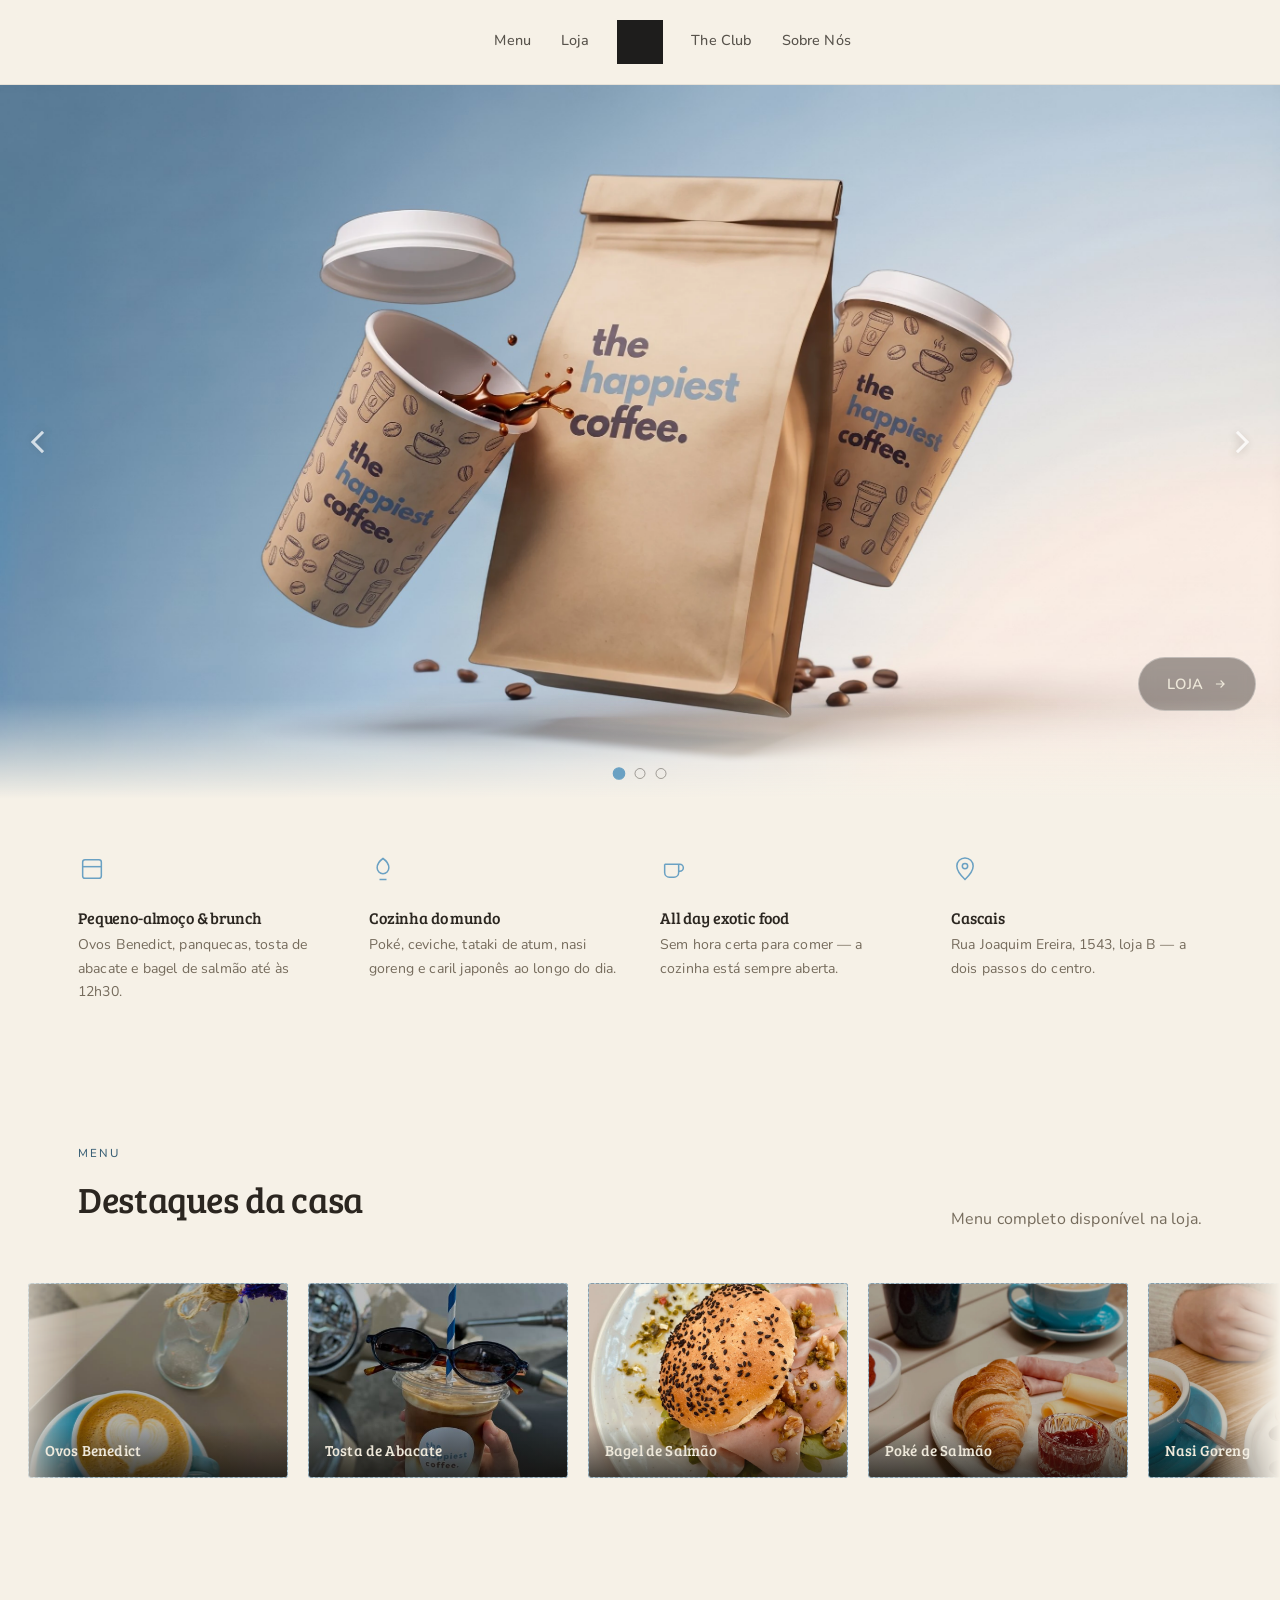
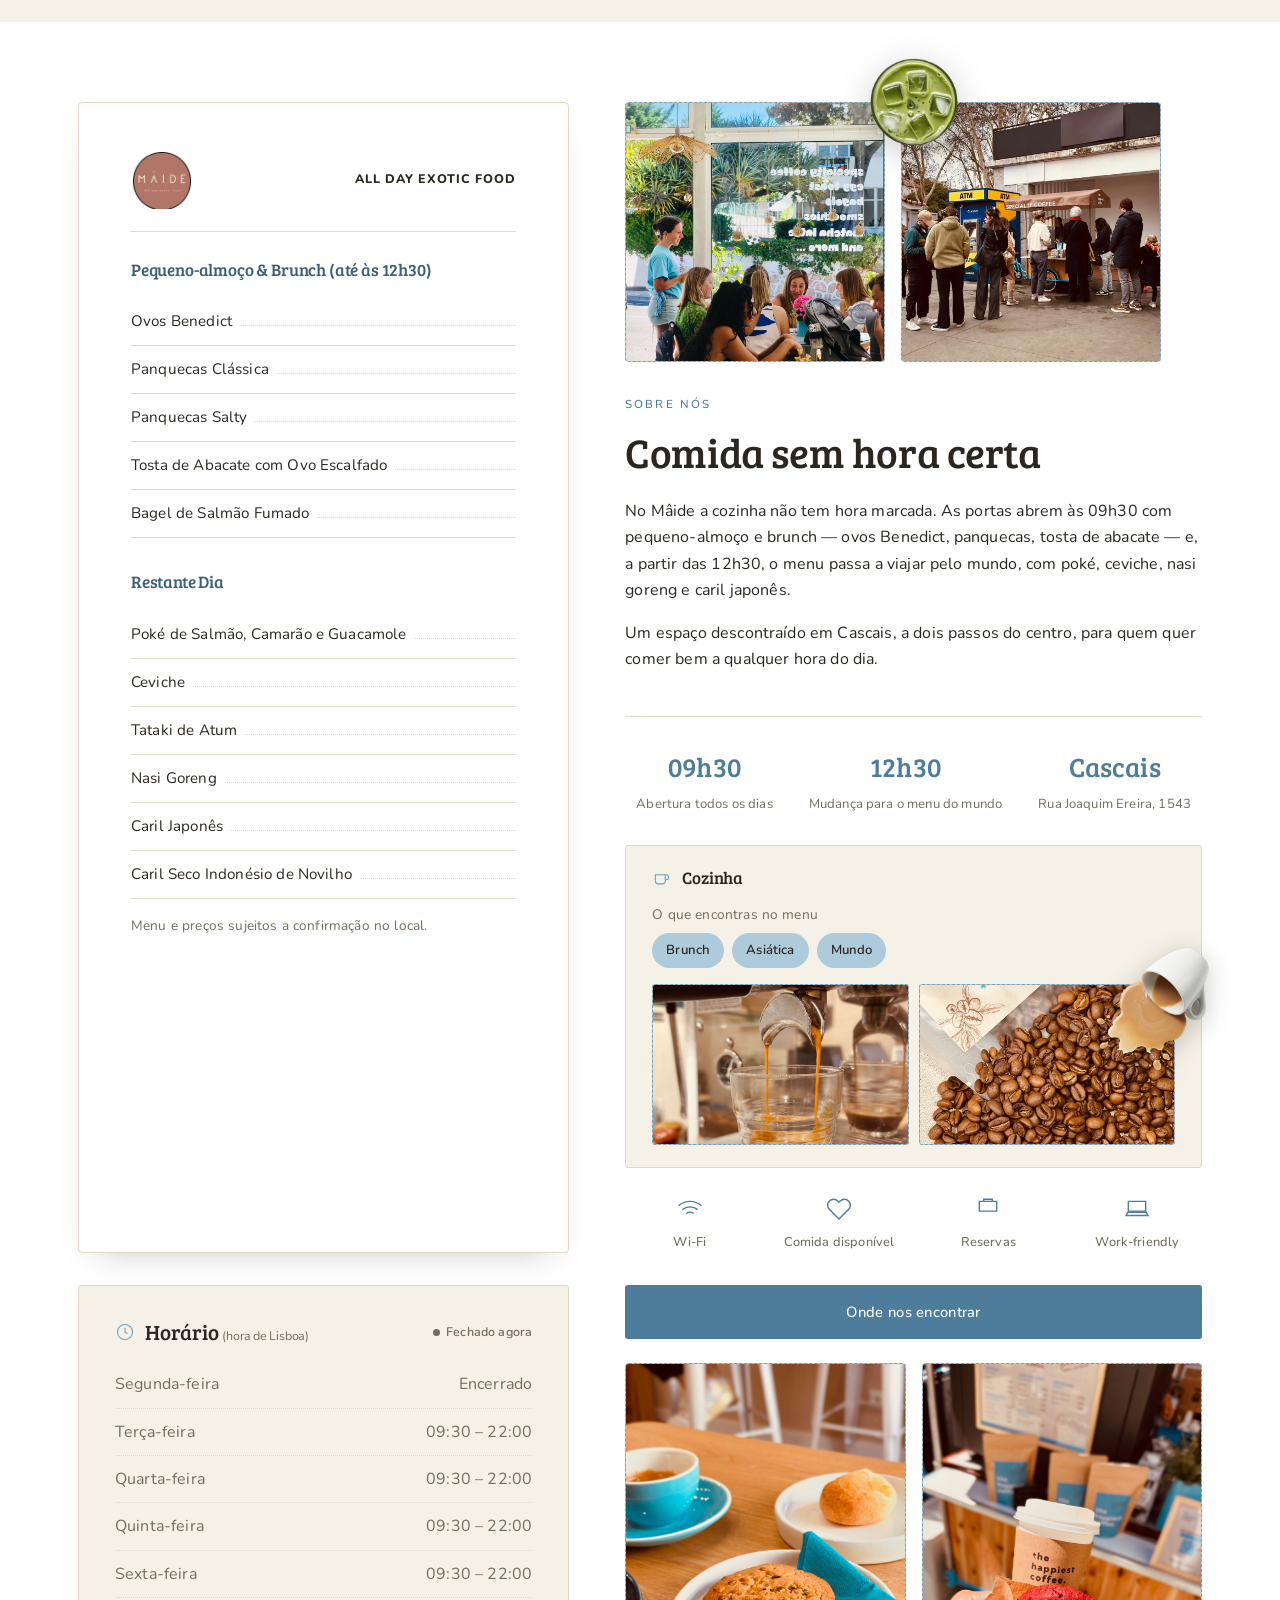
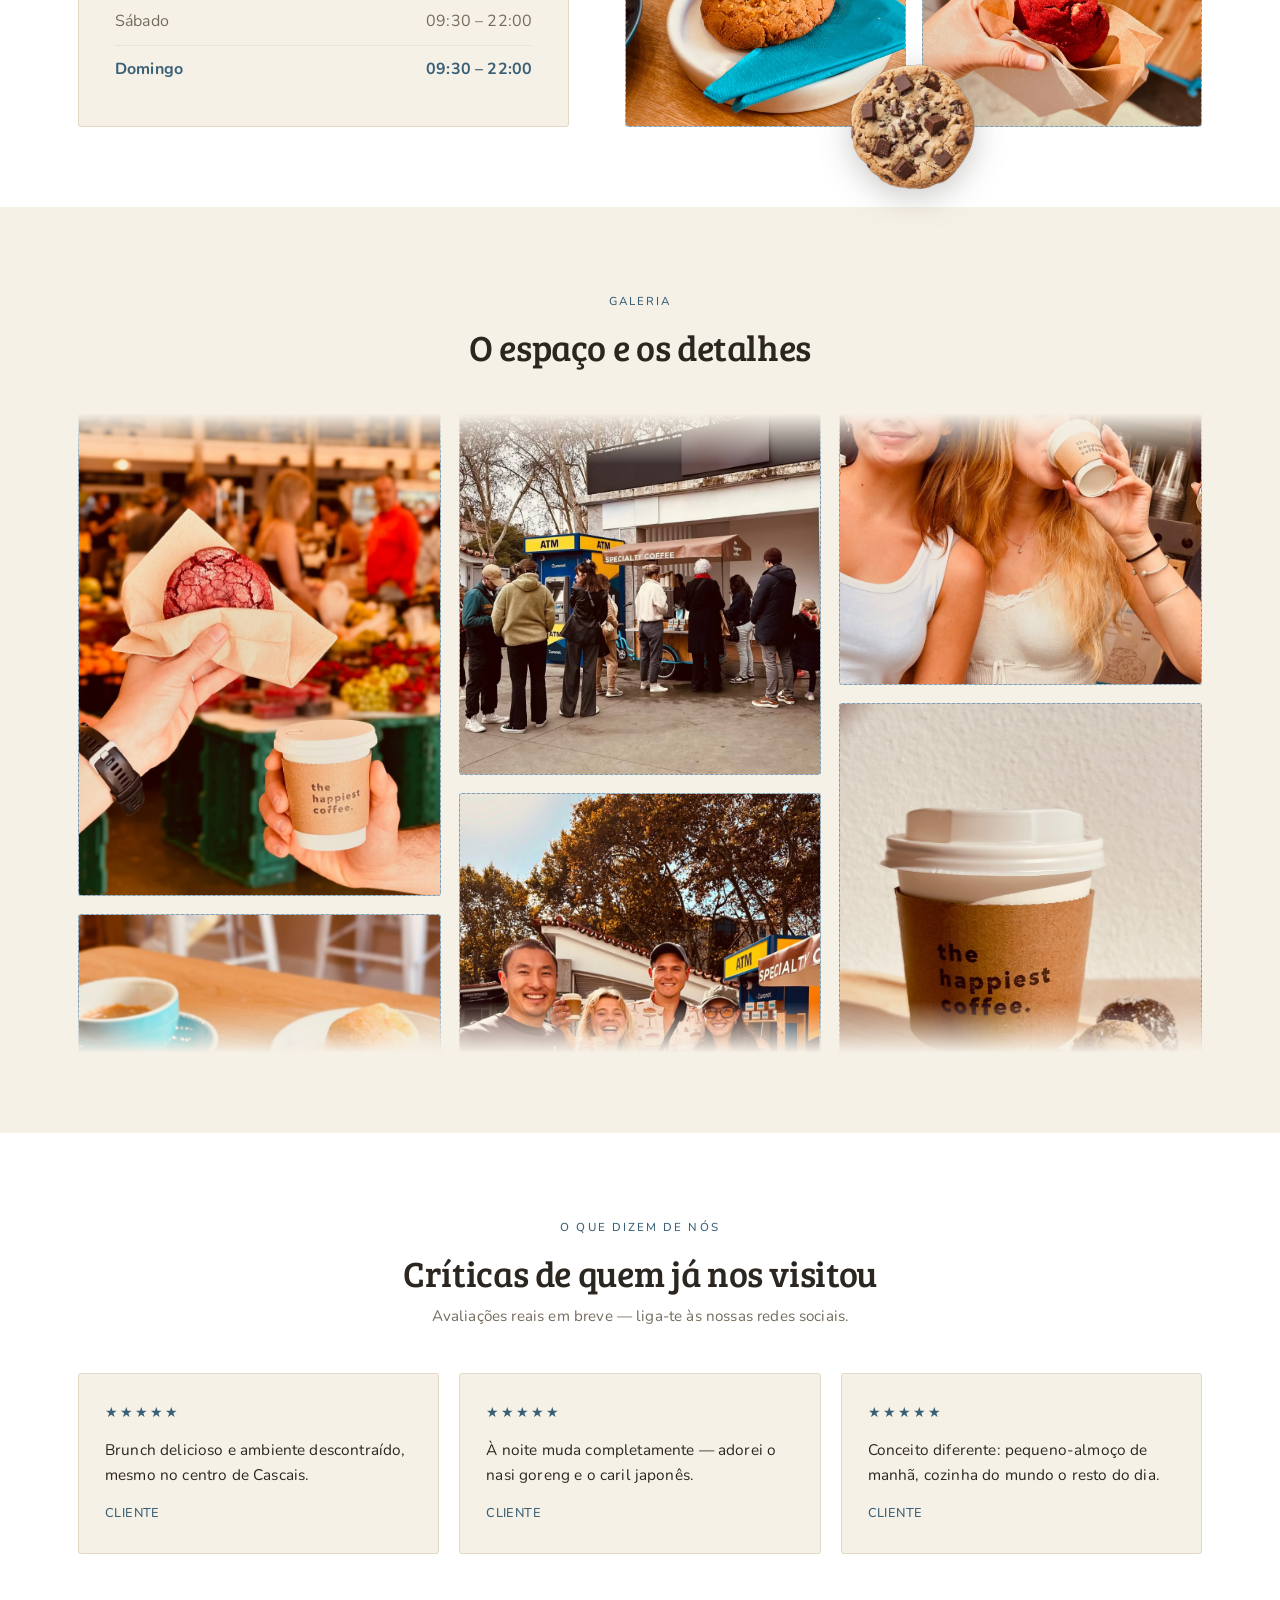
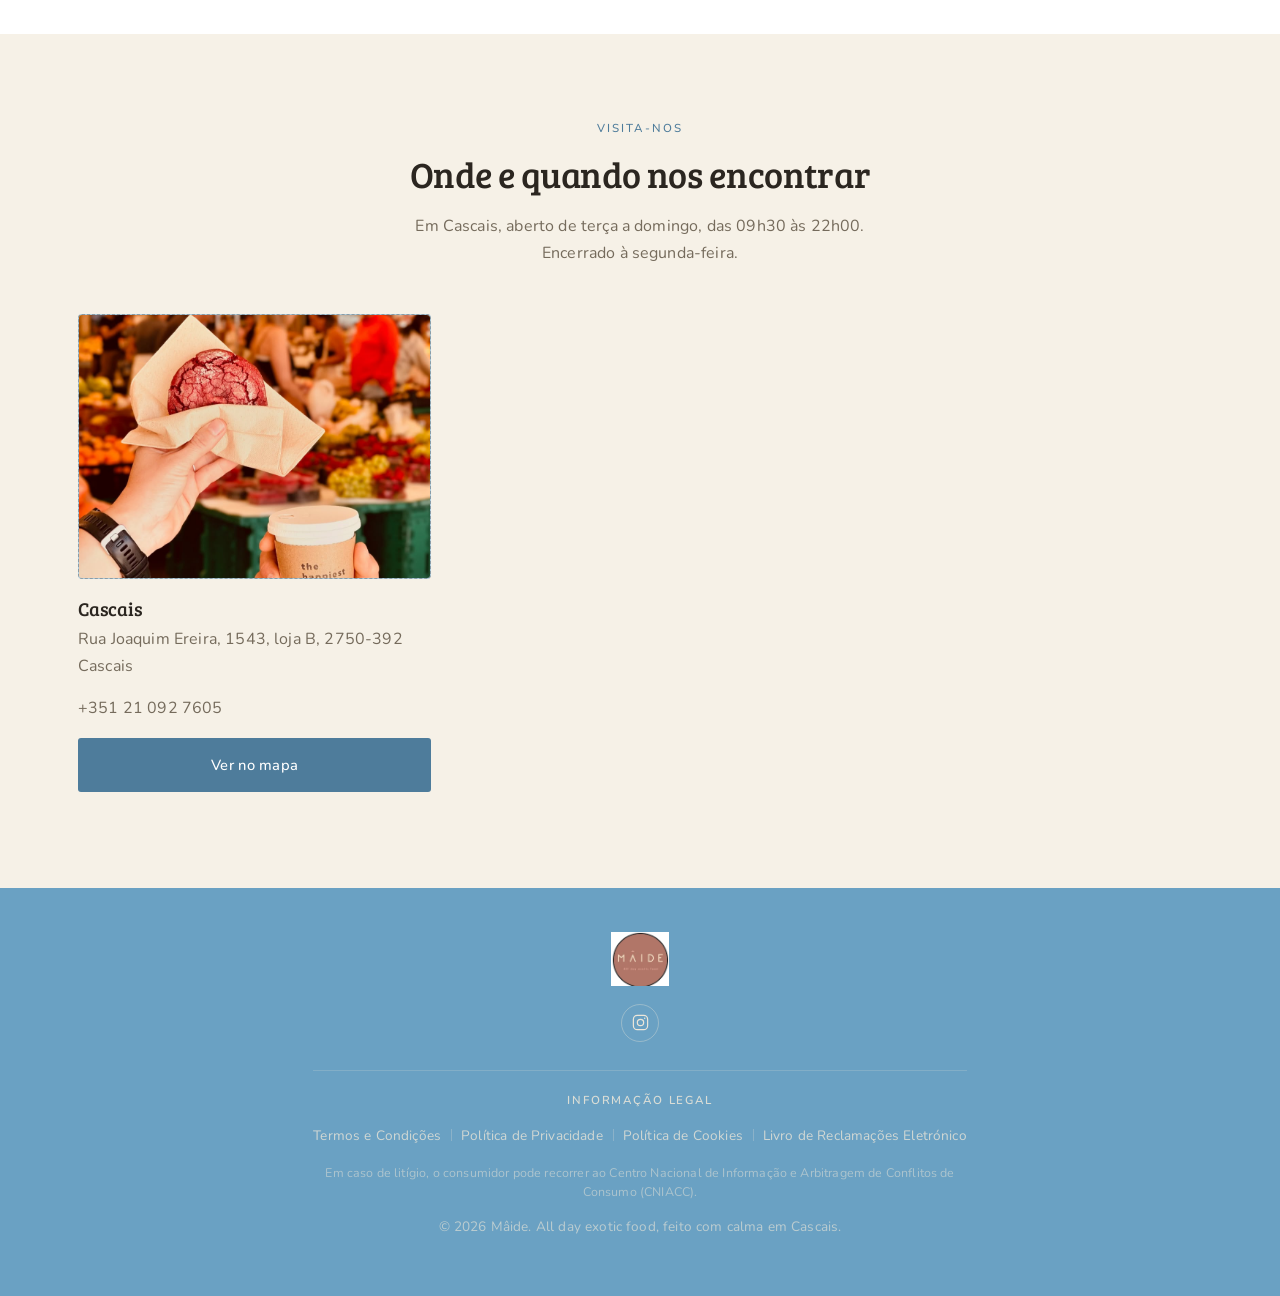
==== index.html @ fdc767b8 "Criar site do Mâide Cascais a partir do template Happiest Coffee Marca, logo e favicons substituídos" ====
<!DOCTYPE html>
<html lang="pt-PT">
<head>
<meta charset="UTF-8">
<meta name="viewport" content="width=device-width, initial-scale=1.0">
<meta name="robots" content="noindex, nofollow">
<title>Mâide | All Day Exotic Food em Cascais</title>
<meta name="description" content="Mâide — All Day Exotic Food em Cascais. Brunch e pequeno-almoço de manhã, cozinha de inspiração asiática à tarde e à noite, num ambiente descontraído.">
<link rel="icon" href="assets/favicon/favicon.ico" sizes="any">
<link rel="icon" type="image/png" sizes="16x16" href="assets/favicon/favicon-16x16.png">
<link rel="icon" type="image/png" sizes="32x32" href="assets/favicon/favicon-32x32.png">
<link rel="icon" type="image/png" sizes="192x192" href="assets/favicon/icon-192.png">
<link rel="apple-touch-icon" sizes="180x180" href="assets/favicon/apple-touch-icon.png">
<link rel="preconnect" href="https://fonts.googleapis.com">
<link rel="preconnect" href="https://fonts.gstatic.com" crossorigin>
<link href="https://fonts.googleapis.com/css2?family=Bree+Serif&family=Nunito:wght@300;400;500;600;700;800&display=swap" rel="stylesheet">
<link rel="stylesheet" href="styles.css">
</head>
<body>

<header class="site-header">
  <div class="container header-inner">
    <button class="nav-toggle" id="navToggle" aria-label="Abrir menu" aria-expanded="false">
      <span></span><span></span><span></span>
    </button>
    <nav class="nav nav-left">
      <a href="#menu">Menu</a>
      <a href="loja.html">Loja</a>
    </nav>
    <a href="#top" class="logo">
      <img src="assets/images/logo/logo-white.png" alt="Mâide" class="logo-img">
    </a>
    <nav class="nav nav-right">
      <a href="theclub.html">The Club</a>
      <a href="sobrenos.html">Sobre Nós</a>
    </nav>
    <div class="header-spacer" aria-hidden="true"></div>
  </div>
  <nav class="nav-mobile" id="navMobile">
    <a href="#menu">Menu</a>
    <a href="loja.html">Loja</a>
    <a href="theclub.html">The Club</a>
    <a href="sobrenos.html">Sobre Nós</a>
  </nav>
</header>

<main id="top">

  <!-- HERO CARROSSEL -->
  <section class="hero-carousel" id="heroCarousel" aria-roledescription="carrossel" aria-label="Produtos Mâide">
    <div class="hero-slides">

      <!-- Slide 1: SACO + CAFÉ -->
      <article class="hero-slide is-active" role="group" aria-roledescription="slide" aria-label="1 de 3">
        <div class="hero-slide-media">
          <img class="hero-slide-img" src="assets/images/hero/hero-bag-cafe.jpg" alt="Saco de café Mâide com dois copos de café de especialidade">
          <img class="hero-object" aria-hidden="true" style="left:12.5%;top:4.492%;width:72.965%;height:88.997%;" src="assets/images/hero/cutouts/hero-bag-cafe-group.webp" alt="">
        </div>
        <a class="hero-cta hero-cta--corner" href="loja.html">
          Loja
          <svg viewBox="0 0 24 24" fill="none" stroke="currentColor" stroke-width="2"><path d="M5 12h14M13 6l6 6-6 6"/></svg>
        </a>
      </article>

      <!-- Slide 2: MATCHA -->
      <article class="hero-slide" role="group" aria-roledescription="slide" aria-label="2 de 3">
        <div class="hero-slide-media">
          <img class="hero-slide-img" src="assets/images/hero/hero-matcha.jpg" alt="Dois copos de matcha Mâide com pó de matcha">
          <img class="hero-object" aria-hidden="true" style="left:26.49%;top:1.497%;width:56.977%;height:84.961%;" src="assets/images/hero/cutouts/hero-matcha-group.webp" alt="">
        </div>
        <a class="hero-cta hero-cta--corner" href="theclub.html">
          The Club
          <svg viewBox="0 0 24 24" fill="none" stroke="currentColor" stroke-width="2"><path d="M5 12h14M13 6l6 6-6 6"/></svg>
        </a>
      </article>

      <!-- Slide 3: RUNNING CLUB -->
      <article class="hero-slide" role="group" aria-roledescription="slide" aria-label="3 de 3">
        <div class="hero-slide-media">
          <img class="hero-slide-img" src="assets/images/hero/hero-running-club.jpg" alt="T-shirt do Running Club e caneca Mâide">
          <img class="hero-object" aria-hidden="true" style="left:59.484%;top:59.44%;width:21.003%;height:34.049%;" src="assets/images/hero/cutouts/hero-running-club-mug.webp" alt="">
        </div>
        <a class="hero-cta hero-cta--corner" href="sobrenos.html">
          Sobre Nós
          <svg viewBox="0 0 24 24" fill="none" stroke="currentColor" stroke-width="2"><path d="M5 12h14M13 6l6 6-6 6"/></svg>
        </a>
      </article>

    </div>

    <button class="hero-arrow hero-arrow--prev" id="heroPrev" type="button" aria-label="Slide anterior">
      <span class="hero-arrow-tri hero-arrow-tri--prev" aria-hidden="true"></span>
    </button>
    <button class="hero-arrow hero-arrow--next" id="heroNext" type="button" aria-label="Slide seguinte">
      <span class="hero-arrow-tri hero-arrow-tri--next" aria-hidden="true"></span>
    </button>

    <div class="hero-dots" id="heroDots" role="tablist" aria-label="Escolher slide">
      <button class="hero-dot is-active" type="button" role="tab" aria-label="Ir para o slide 1" aria-selected="true"></button>
      <button class="hero-dot" type="button" role="tab" aria-label="Ir para o slide 2" aria-selected="false"></button>
      <button class="hero-dot" type="button" role="tab" aria-label="Ir para o slide 3" aria-selected="false"></button>
    </div>

    <div class="hero-carousel-fade" aria-hidden="true"></div>
  </section>

  <!-- SERVICES -->
  <section class="services">
    <div class="container services-grid">
      <div class="service">
        <svg class="service-icon" viewBox="0 0 24 24" fill="none" stroke="currentColor" stroke-width="1.3"><rect x="4" y="4" width="16" height="16" rx="2"/><path d="M4 10h16"/></svg>
        <h3>Pequeno-almoço &amp; brunch</h3>
        <p>Ovos Benedict, panquecas, tosta de abacate e bagel de salmão até às 12h30.</p>
      </div>
      <div class="service">
        <svg class="service-icon" viewBox="0 0 24 24" fill="none" stroke="currentColor" stroke-width="1.3"><path d="M12 3c3 2 5 5 5 8a5 5 0 0 1-10 0c0-3 2-6 5-8Z"/><path d="M9 21h6"/></svg>
        <h3>Cozinha do mundo</h3>
        <p>Poké, ceviche, tataki de atum, nasi goreng e caril japonês ao longo do dia.</p>
      </div>
      <div class="service">
        <svg class="service-icon" viewBox="0 0 24 24" fill="none" stroke="currentColor" stroke-width="1.3"><path d="M4 8h13a3 3 0 0 1 0 6h-1"/><path d="M4 8v7a4 4 0 0 0 4 4h4a4 4 0 0 0 4-4V8"/></svg>
        <h3>All day exotic food</h3>
        <p>Sem hora certa para comer — a cozinha está sempre aberta.</p>
      </div>
      <div class="service">
        <svg class="service-icon" viewBox="0 0 24 24" fill="none" stroke="currentColor" stroke-width="1.3"><path d="M12 21s7-6.5 7-11.5A7 7 0 0 0 5 9.5C5 14.5 12 21 12 21Z"/><circle cx="12" cy="9.5" r="2.3"/></svg>
        <h3>Cascais</h3>
        <p>Rua Joaquim Ereira, 1543, loja B — a dois passos do centro.</p>
      </div>
    </div>
  </section>

  <!-- MENU HIGHLIGHTS -->
  <section id="menu" class="menu-highlights">
    <div class="container">
      <div class="section-heading section-heading--split">
        <div>
          <span class="eyebrow">Menu</span>
          <h2>Destaques da casa</h2>
        </div>
        <p class="muted section-heading-note">Menu completo disponível na loja.</p>
      </div>
    </div>

    <div class="carousel">
      <div class="carousel-track" id="carouselTrack">
        <figure class="photo-slot photo-slot--carousel" data-label="assets/images/happiestcoffee2.png"><img class="photo" src="assets/images/happiestcoffee2.png" alt="Ovos Benedict"><figcaption>Ovos Benedict</figcaption></figure>
        <figure class="photo-slot photo-slot--carousel" data-label="assets/images/happiestcoffee3.png"><img class="photo" src="assets/images/happiestcoffee3.png" alt="Tosta de abacate"><figcaption>Tosta de Abacate</figcaption></figure>
        <figure class="photo-slot photo-slot--carousel" data-label="assets/images/happiestcoffee4.png"><img class="photo" src="assets/images/happiestcoffee4.png" alt="Bagel de salmão fumado"><figcaption>Bagel de Salmão</figcaption></figure>
        <figure class="photo-slot photo-slot--carousel" data-label="assets/images/happiestcoffee5.png"><img class="photo" src="assets/images/happiestcoffee5.png" alt="Poké de salmão e camarão"><figcaption>Poké de Salmão</figcaption></figure>
        <figure class="photo-slot photo-slot--carousel" data-label="assets/images/happiestcoffee6.png"><img class="photo" src="assets/images/happiestcoffee6.png" alt="Nasi goreng"><figcaption>Nasi Goreng</figcaption></figure>
        <figure class="photo-slot photo-slot--carousel" data-label="assets/images/happiestcoffee7.png"><img class="photo" src="assets/images/happiestcoffee7.png" alt="Caril japonês"><figcaption>Caril Japonês</figcaption></figure>
        <figure class="photo-slot photo-slot--carousel" data-label="assets/images/happiestcoffee8.png"><img class="photo" src="assets/images/happiestcoffee8.png" alt="Tataki de atum"><figcaption>Tataki de Atum</figcaption></figure>
      </div>
    </div>
  </section>

  <!-- SOBRE / MENU / HORÁRIO -->
  <section id="sobre" class="showcase">
    <div class="container showcase-grid">

      <div class="menu-card">
        <div class="menu-card-header">
          <img src="assets/images/logo/logo-color.png" alt="Mâide" class="menu-card-logo">
          <span class="menu-card-eyebrow">All Day Exotic Food</span>
        </div>
        <div class="menu-list">
          <h3>Pequeno-almoço &amp; Brunch (até às 12h30)</h3>
          <ul>
            <li><span>Ovos Benedict</span><span class="dots"></span></li>
            <li><span>Panquecas Clássica</span><span class="dots"></span></li>
            <li><span>Panquecas Salty</span><span class="dots"></span></li>
            <li><span>Tosta de Abacate com Ovo Escalfado</span><span class="dots"></span></li>
            <li><span>Bagel de Salmão Fumado</span><span class="dots"></span></li>
          </ul>
          <h3>Restante Dia</h3>
          <ul>
            <li><span>Poké de Salmão, Camarão e Guacamole</span><span class="dots"></span></li>
            <li><span>Ceviche</span><span class="dots"></span></li>
            <li><span>Tataki de Atum</span><span class="dots"></span></li>
            <li><span>Nasi Goreng</span><span class="dots"></span></li>
            <li><span>Caril Japonês</span><span class="dots"></span></li>
            <li><span>Caril Seco Indonésio de Novilho</span><span class="dots"></span></li>
          </ul>
          <p class="muted" style="margin-top:1rem;font-size:.85rem;">Menu e preços sujeitos a confirmação no local.</p>
        </div>
      </div>

      <div class="showcase-top">
        <div class="showcase-photos">
          <div class="photo-slot photo-slot--about" data-label="assets/images/sala.png">
            <img class="photo" src="assets/images/sala.png" alt="Interior Mâide">
          </div>
          <div class="photo-slot photo-slot--about" data-label="assets/images/galeria4.png">
            <img class="photo" src="assets/images/galeria4.png" alt="Fila de clientes na tenda Mâide">
          </div>
          <img class="showcase-accent showcase-accent--top" src="assets/images/accents/matcha-accent.webp" alt="" aria-hidden="true">
        </div>

        <div class="about-text">
          <span class="eyebrow eyebrow-blue">Sobre nós</span>
          <h2>Comida sem hora certa</h2>
          <p>
            No Mâide a cozinha não tem hora marcada. As portas abrem às 09h30 com
            pequeno-almoço e brunch — ovos Benedict, panquecas, tosta de abacate — e,
            a partir das 12h30, o menu passa a viajar pelo mundo, com poké, ceviche,
            nasi goreng e caril japonês.
          </p>
          <p>
            Um espaço descontraído em Cascais, a dois passos do centro, para quem quer
            comer bem a qualquer hora do dia.
          </p>
        </div>

        <div class="about-stats about-stats--center">
          <div class="stat">
            <strong>09h30</strong>
            <span>Abertura todos os dias</span>
          </div>
          <div class="stat">
            <strong>12h30</strong>
            <span>Mudança para o menu do mundo</span>
          </div>
          <div class="stat">
            <strong>Cascais</strong>
            <span>Rua Joaquim Ereira, 1543</span>
          </div>
        </div>

        <div class="info-card info-card--cafe">
          <div class="info-card-head">
            <svg viewBox="0 0 24 24" fill="none" stroke="currentColor" stroke-width="1.3"><path d="M4 8h13a3 3 0 0 1 0 6h-1"/><path d="M4 8v7a4 4 0 0 0 4 4h4a4 4 0 0 0 4-4V8"/></svg>
            <h3>Cozinha</h3>
          </div>
          <p class="info-card-subtitle">O que encontras no menu</p>
          <ul class="pill-list">
            <li>Brunch</li>
            <li>Asiática</li>
            <li>Mundo</li>
          </ul>
          <div class="info-card-photos">
            <div class="photo-slot photo-slot--info" data-label="assets/images/preparacao1.png"><img class="photo" src="assets/images/preparacao1.png" alt="Café"></div>
            <div class="photo-slot photo-slot--info" data-label="assets/images/preparacao2.png"><img class="photo" src="assets/images/preparacao2.png" alt="Café"></div>
            <img class="cafe-accent" src="assets/images/accents/coffee-spill-accent.webp" alt="" aria-hidden="true">
          </div>
        </div>

        <div class="feature-icons">
          <div class="feature-icon">
            <svg viewBox="0 0 24 24" fill="none" stroke="currentColor" stroke-width="1.3"><path d="M1.42 9a16 16 0 0 1 21.16 0"/><path d="M5 12.55a11 11 0 0 1 14.08 0"/><path d="M8.53 16.11a6 6 0 0 1 6.95 0"/><line x1="12" y1="20" x2="12.01" y2="20"/></svg>
            <span>Wi-Fi</span>
          </div>
          <div class="feature-icon">
            <svg viewBox="0 0 24 24" fill="none" stroke="currentColor" stroke-width="1.3"><path d="M20.84 4.61a5.5 5.5 0 0 0-7.78 0L12 5.67l-1.06-1.06a5.5 5.5 0 0 0-7.78 7.78l1.06 1.06L12 21.23l7.78-7.78 1.06-1.06a5.5 5.5 0 0 0 0-7.78z"/></svg>
            <span>Comida disponível</span>
          </div>
          <div class="feature-icon">
            <svg viewBox="0 0 24 24" fill="none" stroke="currentColor" stroke-width="1.3"><path d="M4 5h16v9H4z"/><path d="M8 5V3h8v2"/></svg>
            <span>Reservas</span>
          </div>
          <div class="feature-icon">
            <svg viewBox="0 0 24 24" fill="none" stroke="currentColor" stroke-width="1.3"><path d="M4 5h16v9H4z"/><path d="M2 18h20l-1.5-3H3.5z"/></svg>
            <span>Work-friendly</span>
          </div>
        </div>
      </div>

      <div class="info-card info-card--hours">
        <div class="info-card-head">
          <svg viewBox="0 0 24 24" fill="none" stroke="currentColor" stroke-width="1.3"><circle cx="12" cy="12" r="9"/><path d="M12 7v5l3 2"/></svg>
          <h3>Horário <span class="info-card-note">(hora de Lisboa)</span></h3>
          <span class="open-status" id="openStatus"><span class="open-dot"></span><span id="openStatusText">A verificar…</span></span>
        </div>
        <ul class="hours-list" id="hoursList">
          <li data-day="1"><span>Segunda-feira</span><span>Encerrado</span></li>
          <li data-day="2"><span>Terça-feira</span><span>09:30 – 22:00</span></li>
          <li data-day="3"><span>Quarta-feira</span><span>09:30 – 22:00</span></li>
          <li data-day="4"><span>Quinta-feira</span><span>09:30 – 22:00</span></li>
          <li data-day="5"><span>Sexta-feira</span><span>09:30 – 22:00</span></li>
          <li data-day="6"><span>Sábado</span><span>09:30 – 22:00</span></li>
          <li data-day="0"><span>Domingo</span><span>09:30 – 22:00</span></li>
        </ul>
      </div>

      <div class="showcase-bottom">
        <a href="#visitar" class="btn btn-blue showcase-cta">Onde nos encontrar</a>

        <div class="showcase-photos">
          <div class="photo-slot photo-slot--about" data-label="assets/images/galeria2.png">
            <img class="photo" src="assets/images/galeria2.png" alt="Bolacha e café ao pequeno-almoço">
          </div>
          <div class="photo-slot photo-slot--about" data-label="assets/images/galeria9.png">
            <img class="photo" src="assets/images/galeria9.png" alt="Muffin e café Mâide">
          </div>
          <img class="showcase-accent showcase-accent--bottom" src="assets/images/accents/cookie-accent.webp" alt="" aria-hidden="true">
        </div>
      </div>

    </div>
  </section>

  <!-- GALERIA -->
  <section id="galeria" class="gallery">
    <div class="container">
      <div class="section-heading">
        <span class="eyebrow">Galeria</span>
        <h2>O espaço e os detalhes</h2>
      </div>
    </div>
    <div class="gallery-columns">
      <div class="gallery-col gallery-col--up" id="galCol1">
        <div class="photo-slot photo-slot--gallery photo-slot--tall" data-label="assets/images/galeria1.png"><img class="photo" src="assets/images/galeria1.png" alt=""></div>
        <div class="photo-slot photo-slot--gallery photo-slot--square" data-label="assets/images/galeria2.png"><img class="photo" src="assets/images/galeria2.png" alt=""></div>
        <div class="photo-slot photo-slot--gallery photo-slot--short" data-label="assets/images/galeria3.png"><img class="photo" src="assets/images/galeria3.png" alt=""></div>
      </div>
      <div class="gallery-col gallery-col--down" id="galCol2">
        <div class="photo-slot photo-slot--gallery photo-slot--square" data-label="assets/images/galeria4.png"><img class="photo" src="assets/images/galeria4.png" alt=""></div>
        <div class="photo-slot photo-slot--gallery photo-slot--tall" data-label="assets/images/galeria5.png"><img class="photo" src="assets/images/galeria5.png" alt=""></div>
        <div class="photo-slot photo-slot--gallery photo-slot--square" data-label="assets/images/galeria6.png"><img class="photo" src="assets/images/galeria6.png" alt=""></div>
      </div>
      <div class="gallery-col gallery-col--up gallery-col--fast" id="galCol3">
        <div class="photo-slot photo-slot--gallery photo-slot--short" data-label="assets/images/galeria7.png"><img class="photo" src="assets/images/galeria7.png" alt=""></div>
        <div class="photo-slot photo-slot--gallery photo-slot--tall" data-label="assets/images/galeria8.png"><img class="photo" src="assets/images/galeria8.png" alt=""></div>
        <div class="photo-slot photo-slot--gallery photo-slot--square" data-label="assets/images/galeria9.png"><img class="photo" src="assets/images/galeria9.png" alt=""></div>
      </div>
    </div>
  </section>

  <!-- CRITICAS -->
  <section id="criticas" class="reviews">
    <div class="container">
      <div class="section-heading">
        <span class="eyebrow">O que dizem de nós</span>
        <h2>Críticas de quem já nos visitou</h2>
        <p class="reviews-score muted">Avaliações reais em breve — liga-te às nossas redes sociais.</p>
      </div>
      <div class="reviews-grid">
        <blockquote class="review-card">
          <div class="stars">★★★★★</div>
          <p>Brunch delicioso e ambiente descontraído, mesmo no centro de Cascais.</p>
          <footer>Cliente</footer>
        </blockquote>
        <blockquote class="review-card">
          <div class="stars">★★★★★</div>
          <p>À noite muda completamente — adorei o nasi goreng e o caril japonês.</p>
          <footer>Cliente</footer>
        </blockquote>
        <blockquote class="review-card">
          <div class="stars">★★★★★</div>
          <p>Conceito diferente: pequeno-almoço de manhã, cozinha do mundo o resto do dia.</p>
          <footer>Cliente</footer>
        </blockquote>
      </div>
    </div>
  </section>

  <!-- VISITAR -->
  <section id="visitar" class="visit">
    <div class="container">
      <div class="section-heading">
        <span class="eyebrow eyebrow-blue">Visita-nos</span>
        <h2>Onde e quando nos encontrar</h2>
        <p class="muted">Em Cascais, aberto de terça a domingo, das 09h30 às 22h00. Encerrado à segunda-feira.</p>
      </div>
    </div>

    <div class="container visit-locations">
      <article class="location-card">
        <div class="photo-slot photo-slot--location" data-label="assets/images/entrada-cascais.jpg"><img class="photo" src="assets/images/galeria1.png" alt="Mâide em Cascais"></div>
        <div class="location-info">
          <h3>Cascais</h3>
          <p>Rua Joaquim Ereira, 1543, loja B, 2750-392 Cascais</p>
          <p><a href="tel:+351210927605">+351 21 092 7605</a></p>
          <a class="btn btn-blue location-map-btn" href="https://www.google.com/maps/dir/?api=1&map_action=map&destination=Rua%20Joaquim%20Ereira%2C%201543%2C%20loja%20B%2C2750-392%2CCascais" target="_blank" rel="noopener">
            Ver no mapa
          </a>
        </div>
      </article>
    </div>
  </section>

</main>

<footer class="site-footer">
  <div class="container footer-inner">
    <img src="assets/images/logo/logo-white.png" alt="Mâide" class="footer-logo">
    <a class="social-link social-link--footer" href="https://www.instagram.com/maide.cascais/" target="_blank" rel="noopener" aria-label="Mâide no Instagram">
      <svg viewBox="0 0 24 24" fill="none" stroke="currentColor" stroke-width="1.5"><rect x="3" y="3" width="18" height="18" rx="5"/><circle cx="12" cy="12" r="4"/><circle cx="17.3" cy="6.7" r="0.9" fill="currentColor" stroke="none"/></svg>
    </a>
    <nav class="footer-legal" aria-label="Informação legal">
      <span class="footer-legal-title">Informação Legal</span>
      <ul class="footer-legal-links">
        <li><a href="termos.html">Termos e Condições</a></li>
        <li><a href="privacidade.html">Política de Privacidade</a></li>
        <li><a href="cookies.html">Política de Cookies</a></li>
        <li><a href="https://www.livroreclamacoes.pt/" target="_blank" rel="noopener">Livro de Reclamações Eletrónico</a></li>
      </ul>
      <p class="footer-legal-note">Em caso de litígio, o consumidor pode recorrer ao Centro Nacional de Informação e Arbitragem de Conflitos de Consumo (CNIACC).</p>
    </nav>
    <p class="muted">&copy; 2026 Mâide. All day exotic food, feito com calma em Cascais.</p>
  </div>
</footer>

<script src="script.js"></script>
</body>
</html>
---- styles.css ----
:root {
  --green-deep: #6AA1C3;
  --green-mid: #6AA1C3;
  --green-light: #6AA1C3;
  --tan: #6AA1C3;
  --tan-soft: #AECBDB;
  --blue: #4E7C9B;
  --blue-deep: #3A6076;
  --blue-soft: #AECBDB;
  --cream: #F6F1E7;
  --paper: #FFFFFF;
  --text: #2B2620;
  --text-muted: #756B5C;
  --text-light: #EDE7D9;
  --border: #E2D8C4;
  --radius-lg: 4px;
  --radius-md: 3px;
  --shadow: 0 16px 34px -22px rgba(43, 38, 32, 0.35);
  --container: 1180px;
}

* { box-sizing: border-box; }

html { scroll-behavior: smooth; }

body {
  margin: 0;
  font-family: 'Nunito', sans-serif;
  font-weight: 400;
  color: var(--text);
  background: var(--cream);
  line-height: 1.65;
  letter-spacing: 0.01em;
}

h1, h2, h3 {
  font-family: 'Bree Serif', serif;
  font-weight: 400;
  color: var(--text);
  margin: 0 0 0.5em;
  line-height: 1.22;
  letter-spacing: -0.01em;
}

p { margin: 0 0 1em; }

a { color: inherit; text-decoration: none; }

img { max-width: 100%; display: block; }

.container {
  width: 100%;
  max-width: var(--container);
  margin: 0 auto;
  padding: 0 28px;
}

.muted { color: var(--text-muted); }

.eyebrow {
  display: inline-block;
  font-size: 0.72rem;
  font-weight: 500;
  letter-spacing: 0.18em;
  text-transform: uppercase;
  color: var(--blue-deep);
  margin-bottom: 14px;
}

.eyebrow-light { color: var(--tan-soft); }
.eyebrow-blue { color: var(--blue); }

/* Buttons */
.btn {
  display: inline-flex;
  align-items: center;
  justify-content: center;
  gap: 8px;
  padding: 14px 30px;
  border-radius: 999px;
  font-weight: 500;
  font-size: 0.92rem;
  letter-spacing: 0.02em;
  border: 1px solid transparent;
  cursor: pointer;
  transition: transform 0.2s ease, box-shadow 0.2s ease, background 0.2s ease, color 0.2s ease, border-color 0.2s ease;
}

.btn-primary {
  background: var(--tan);
  color: var(--paper);
}

.btn-primary:hover {
  transform: translateY(-2px) scale(1.03);
  box-shadow: var(--shadow);
}

.btn-outline-light {
  background: transparent;
  color: var(--text-light);
  border-color: rgba(237, 231, 217, 0.4);
}

.btn-outline-light:hover {
  border-color: var(--text-light);
  transform: translateY(-2px) scale(1.03);
  background: rgba(237, 231, 217, 0.08);
}

.btn:active { transform: translateY(0) scale(0.98); }

/* Header — glassmorphism */
.site-header {
  position: sticky;
  top: 0;
  z-index: 50;
  background: rgba(246, 241, 231, 0.85); /* --cream at 85% */
  backdrop-filter: blur(8px);
  -webkit-backdrop-filter: blur(8px);
  border-bottom: 1px solid rgba(43, 38, 32, 0.08);
}

/* Darken the white wordmark so it reads on the light glass header */
.site-header .logo-img { filter: brightness(0) saturate(100%); opacity: 0.88; }

.header-inner {
  display: grid;
  grid-template-columns: auto 1fr auto 1fr auto;
  align-items: center;
  padding: 20px 28px;
  gap: 28px;
}

.logo {
  grid-column: 3;
  justify-self: center;
  display: inline-flex;
  align-items: center;
  transition: transform 0.25s ease, filter 0.25s ease;
}

.logo-img {
  height: 44px;
  width: auto;
  display: block;
}

.logo:hover { transform: scale(1.04); }
.logo:hover .logo-img { opacity: 1; }

.nav {
  display: flex;
  gap: 30px;
}

.nav-left { grid-column: 2; justify-self: end; }
.nav-right { grid-column: 4; justify-self: start; }

.nav a {
  position: relative;
  font-weight: 500;
  color: var(--text);
  opacity: 0.78;
  font-size: 0.9rem;
  padding-bottom: 3px;
  transition: opacity 0.2s ease, color 0.2s ease;
}

.nav a::after {
  content: "";
  position: absolute;
  left: 0;
  right: 0;
  bottom: -2px;
  height: 1px;
  background: currentColor;
  transform: scaleX(0);
  transform-origin: right;
  transition: transform 0.3s ease;
}

.nav a:hover { opacity: 1; color: #6AA1C3; }
.nav a:hover::after { transform: scaleX(1); transform-origin: left; }
.nav a[aria-current="page"] { opacity: 1; color: #6AA1C3; }

.header-spacer { grid-column: 5; width: 20px; display: none; }

.nav-toggle {
  grid-column: 1;
  display: none;
  flex-direction: column;
  justify-content: center;
  gap: 5px;
  width: 20px;
  background: none;
  border: none;
  cursor: pointer;
  padding: 8px;
}

.nav-toggle span {
  width: 20px;
  height: 1.5px;
  background: var(--text);
  transition: transform 0.3s ease, opacity 0.3s ease;
}

.nav-toggle.open span:nth-child(1) { transform: translateY(6.5px) rotate(45deg); }
.nav-toggle.open span:nth-child(2) { opacity: 0; }
.nav-toggle.open span:nth-child(3) { transform: translateY(-6.5px) rotate(-45deg); }

.nav-mobile {
  display: none;
  flex-direction: column;
  background: rgba(246, 241, 231, 0.92);
  backdrop-filter: blur(8px);
  -webkit-backdrop-filter: blur(8px);
  padding: 0 28px;
  gap: 18px;
  max-height: 0;
  overflow: hidden;
  transition: max-height 0.3s ease, padding 0.3s ease;
}

.nav-mobile a {
  color: var(--text);
  font-size: 0.95rem;
  opacity: 0.9;
}

.nav-mobile.open {
  padding: 8px 28px 24px;
  max-height: 260px;
}

/* Hero */
/* Hero carousel */
.hero-carousel {
  position: relative;
  overflow: hidden;
  background: var(--cream);
}

.hero-slides {
  position: relative;
  width: 100%;
  /* Same ratio as the banner photos (2752x1536) so nothing is ever cropped */
  aspect-ratio: 2752 / 1536;
}

.hero-slide {
  position: absolute;
  inset: 0;
  opacity: 0;
  visibility: hidden;
  transition: opacity 0.6s ease, visibility 0.6s ease;
}

.hero-slide.is-active {
  opacity: 1;
  visibility: visible;
  z-index: 1;
}

.hero-slide-media {
  position: absolute;
  inset: 0;
  overflow: hidden;
}

.hero-slide-img {
  position: absolute;
  inset: 0;
  width: 100%;
  height: 100%;
  object-fit: cover;
  display: block;
}

/* Each product is its own cut-out image, laid exactly over its place in the
   photo above. At rest it sits pixel-for-pixel on top of itself, so nothing
   changes; on hover only that product lifts with a gentle upscale, following
   its true silhouette — never a box, and never touching its neighbours. */
.hero-object {
  position: absolute;
  object-fit: contain;
  display: block;
  z-index: 2;
  cursor: pointer;
  transform: scale(1);
  transform-origin: 50% 100%;
  transition: transform 0.4s cubic-bezier(0.22, 1, 0.36, 1), filter 0.4s ease;
  filter: drop-shadow(0 0 0 rgba(43, 38, 32, 0));
}

.hero-object:hover {
  transform: scale(1.045);
  filter: drop-shadow(0 16px 20px rgba(43, 38, 32, 0.25));
  z-index: 3;
}

@media (hover: none) {
  .hero-object:hover { transform: scale(1); filter: drop-shadow(0 0 0 rgba(0, 0, 0, 0)); }
}

@media (prefers-reduced-motion: reduce) {
  .hero-object { transition: none !important; }
  .hero-object:hover { transform: scale(1) !important; filter: none !important; }
}

/* Bottom fade so the carousel blends into the page background */
.hero-carousel-fade {
  position: absolute;
  left: 0;
  right: 0;
  bottom: 0;
  height: 14%;
  min-height: 50px;
  background: linear-gradient(to bottom, transparent, var(--cream));
  pointer-events: none;
  z-index: 1;
}

/* Minimalist CTA overlaid on each slide — never on the animated photo layer itself */
.hero-cta {
  position: absolute;
  left: 50%;
  top: 60%;
  transform: translate(-50%, -50%);
  z-index: 2;
  display: inline-flex;
  align-items: center;
  gap: 9px;
  padding: 14px 28px;
  border-radius: 999px;
  background: rgba(20, 18, 14, 0.38);
  backdrop-filter: blur(8px);
  -webkit-backdrop-filter: blur(8px);
  border: 1px solid rgba(255, 255, 255, 0.35);
  color: var(--text-light);
  font-family: 'Nunito', sans-serif;
  font-size: 0.92rem;
  font-weight: 600;
  letter-spacing: 0.05em;
  text-transform: uppercase;
  text-decoration: none;
  transition: transform 0.25s ease, background 0.25s ease, border-color 0.25s ease;
}

.hero-cta svg {
  width: 14px;
  height: 14px;
  transition: transform 0.25s ease;
}

.hero-cta:hover {
  transform: translate(-50%, -50%) translateY(-3px);
  background: rgba(20, 18, 14, 0.55);
  border-color: rgba(255, 255, 255, 0.55);
}

.hero-cta:hover svg { transform: translateX(4px); }

.hero-cta:active { transform: translate(-50%, -50%) translateY(-1px); }

/* Slides 1 & 2 keep their CTA pinned to the bottom-right corner instead of centered */
.hero-cta--corner {
  left: auto;
  right: 24px;
  top: auto;
  bottom: 88px;
  transform: none;
}

.hero-cta--corner:hover { transform: translateY(-3px); }
.hero-cta--corner:active { transform: translateY(-1px); }

@media (prefers-reduced-motion: reduce) {
  .hero-cta, .hero-cta svg { transition: none !important; }
}

/* Arrows: minimalist outline chevrons — a roofline, not a filled triangle */
.hero-arrow {
  position: absolute;
  top: 50%;
  transform: translateY(-50%);
  z-index: 3;
  width: 48px;
  height: 68px;
  display: flex;
  align-items: center;
  justify-content: center;
  border: none;
  background: transparent;
  color: var(--paper);
  cursor: pointer;
  opacity: 0.72;
  transition: opacity 0.25s ease, transform 0.25s ease;
}

.hero-arrow-tri {
  display: block;
  width: 16px;
  height: 16px;
  border-top: 3px solid currentColor;
  border-right: 3px solid currentColor;
  filter: drop-shadow(0 2px 4px rgba(43, 38, 32, 0.35));
}

.hero-arrow-tri--prev { transform: rotate(-135deg); }
.hero-arrow-tri--next { transform: rotate(45deg); }

.hero-arrow:hover { opacity: 1; transform: translateY(-50%) scale(1.12); }
.hero-arrow--prev { left: 18px; }
.hero-arrow--next { right: 18px; }
.hero-arrow:active { transform: translateY(-50%) scale(0.94); }

/* Dots */
.hero-dots {
  position: absolute;
  bottom: 20px;
  left: 50%;
  transform: translateX(-50%);
  z-index: 3;
  display: flex;
  gap: 10px;
}

.hero-dot {
  width: 11px;
  height: 11px;
  padding: 0;
  border-radius: 999px;
  border: 1.5px solid rgba(43, 38, 32, 0.4);
  background: transparent;
  cursor: pointer;
  transition: background 0.25s ease, transform 0.25s ease, border-color 0.25s ease;
}

.hero-dot.is-active {
  background: #6AA1C3;
  border-color: #6AA1C3;
  transform: scale(1.15);
}

/* Photo placeholders */
.photo-slot {
  position: relative;
  background: var(--tan-soft);
  border: 1px dashed rgba(43, 38, 32, 0.28);
  overflow: hidden;
  margin: 0;
}

.photo-slot .photo {
  width: 100%;
  height: 100%;
  object-fit: cover;
  display: block;
  transition: transform 0.6s ease;
}

.photo-slot:hover .photo { transform: scale(1.06); }

.photo-slot.is-empty .photo { display: none; }

.photo-slot.is-empty::before {
  content: "";
  position: absolute;
  inset: 0;
  background:
    repeating-linear-gradient(135deg, rgba(43,38,32,0.05) 0 2px, transparent 2px 14px);
}

.photo-slot.is-empty::after {
  content: attr(data-label);
  position: absolute;
  left: 50%;
  top: 50%;
  transform: translate(-50%, -50%);
  font-size: 0.72rem;
  letter-spacing: 0.03em;
  color: var(--text-muted);
  background: rgba(255, 255, 255, 0.85);
  padding: 6px 12px;
  border-radius: 999px;
  white-space: nowrap;
  max-width: 88%;
  overflow: hidden;
  text-overflow: ellipsis;
}

.photo-slot--hero {
  aspect-ratio: 4 / 5;
  border-radius: var(--radius-lg);
}

.photo-slot--about {
  aspect-ratio: 1 / 1;
  border-radius: var(--radius-lg);
}

.photo-slot--gallery {
  aspect-ratio: 1 / 1;
  border-radius: var(--radius-md);
}

/* Services */
.services { padding: 56px 0; }

.services-grid {
  display: grid;
  grid-template-columns: repeat(4, 1fr);
  gap: 40px;
}

.service {
  transition: transform 0.3s ease;
}

.service:hover { transform: translateY(-5px); }

.service-icon {
  width: 28px;
  height: 28px;
  color: var(--tan);
  margin-bottom: 16px;
  transition: transform 0.3s ease, color 0.3s ease;
}

.service:hover .service-icon {
  transform: scale(1.12);
  color: var(--green-mid);
}

.service h3 {
  font-size: 1rem;
  margin-bottom: 6px;
}

.service p {
  margin: 0;
  font-size: 0.88rem;
  color: var(--text-muted);
}

/* Section heading */
.section-heading {
  max-width: 640px;
  margin: 0 auto 44px;
  text-align: center;
}

.section-heading h2 { font-size: clamp(1.7rem, 2.8vw, 2.3rem); }

.section-heading--split {
  max-width: none;
  display: flex;
  align-items: flex-end;
  justify-content: space-between;
  text-align: left;
  gap: 24px;
}

.section-heading-note { margin: 0 0 6px; }

/* Menu highlights */
.menu-highlights { padding: 80px 0; }

/* Infinite carousel */
.carousel {
  overflow: hidden;
  margin: 8px 0 64px;
  -webkit-mask-image: linear-gradient(to right, transparent, #000 6%, #000 94%, transparent);
  mask-image: linear-gradient(to right, transparent, #000 6%, #000 94%, transparent);
}

.carousel-track {
  display: flex;
  width: max-content;
  gap: 20px;
  padding: 0 28px;
  animation: carousel-scroll 38s linear infinite;
}

.carousel:hover .carousel-track,
.carousel-track:focus-within {
  animation-play-state: paused;
}

@keyframes carousel-scroll {
  from { transform: translateX(0); }
  to { transform: translateX(-50%); }
}

.photo-slot--carousel {
  flex: 0 0 260px;
  aspect-ratio: 4 / 3;
  border-radius: var(--radius-md);
  margin: 0;
}

.photo-slot--carousel figcaption {
  position: absolute;
  left: 0; right: 0; bottom: 0;
  padding: 14px 16px;
  background: linear-gradient(to top, rgba(20, 18, 14, 0.72), transparent);
  color: var(--text-light);
  font-family: 'Bree Serif', serif;
  font-size: 0.92rem;
  font-weight: 400;
}

.menu-card {
  background: var(--paper);
  border: 1px solid var(--border);
  border-radius: var(--radius-lg);
  box-shadow: var(--shadow);
  padding: 48px 52px;
}

.menu-card-header {
  display: flex;
  align-items: center;
  justify-content: space-between;
  gap: 16px;
  padding-bottom: 22px;
  margin-bottom: 28px;
  border-bottom: 1px solid var(--border);
}

.menu-card-logo {
  height: 58px;
  width: auto;
  display: block;
}

.menu-card-eyebrow {
  font-family: 'Nunito', sans-serif;
  font-weight: 800;
  font-size: 0.78rem;
  letter-spacing: 0.08em;
  text-transform: uppercase;
  color: var(--text);
}

.menu-list h3 {
  font-size: 1.05rem;
  color: var(--blue-deep);
  margin-bottom: 18px;
}

.menu-list h3:not(:first-child) { margin-top: 34px; }

.menu-list ul {
  list-style: none;
  margin: 0;
  padding: 0;
}

.menu-list li {
  display: flex;
  align-items: baseline;
  gap: 8px;
  padding: 11px 0;
  border-bottom: 1px solid var(--border);
  font-size: 0.95rem;
}

.menu-list li .dots {
  flex: 1;
  border-bottom: 1px dotted var(--border);
  margin-bottom: 4px;
}

.menu-list li .price {
  font-weight: 500;
  color: var(--text);
  white-space: nowrap;
}

/* Showcase: menu + horário (left) / sobre nós + features (right) */
.showcase { padding: 80px 0; background: var(--paper); }

.showcase-grid {
  display: grid;
  grid-template-columns: minmax(0, 0.92fr) minmax(0, 1.08fr);
  gap: 32px 56px;
}

.showcase-top,
.showcase-bottom {
  display: flex;
  flex-direction: column;
  height: 100%;
}

.showcase-top { gap: 28px; }
.showcase-bottom { gap: 24px; }

.showcase-top .feature-icons { margin-top: auto; }

.showcase-cta {
  width: 100%;
  border-radius: var(--radius-md);
}

.showcase-photos {
  position: relative;
  display: flex;
  gap: 16px;
}

.showcase-accent {
  position: absolute;
  left: 50%;
  width: 130px;
  height: 130px;
  object-fit: contain;
  pointer-events: none;
  filter: drop-shadow(0 8px 16px rgba(43, 38, 32, 0.25));
}

.showcase-accent--top {
  top: 0;
  transform: translate(-50%, -50%);
}

.showcase-accent--bottom {
  bottom: 0;
  transform: translate(-50%, 50%);
  width: 150px;
  height: 150px;
}

.photo-slot--about {
  width: 260px;
  flex: none;
}

.showcase-bottom .showcase-photos {
  flex: 1;
}

.showcase-bottom .photo-slot--about {
  width: auto;
  height: 100%;
  flex: 1 1 0;
  aspect-ratio: auto;
}

.about-text h2 { font-size: clamp(2rem, 3.2vw, 2.6rem); }

.about-stats {
  display: flex;
  gap: 36px;
  padding-top: 28px;
  border-top: 1px solid var(--border);
}

.about-stats--center { justify-content: center; text-align: center; }

.stat { transition: transform 0.3s ease; }
.stat:hover { transform: translateY(-3px); }

.stat strong {
  display: block;
  font-family: 'Bree Serif', serif;
  font-size: 1.7rem;
  color: var(--blue);
  font-weight: 400;
}

.stat span {
  font-size: 0.82rem;
  color: var(--text-muted);
}

/* Info cards: hours, coffee */
.info-cards { padding: 0 0 80px; background: var(--paper); }

.info-grid {
  display: grid;
  grid-template-columns: repeat(3, 1fr);
  gap: 20px;
}

.info-card {
  background: var(--cream);
  border: 1px solid var(--border);
  border-radius: var(--radius-md);
  padding: 26px 28px;
  transition: transform 0.3s ease, box-shadow 0.3s ease;
}

.info-card--hours { padding: 34px 36px; }
.info-card--hours .info-card-head h3 { font-size: 1.3rem; }
.info-card--hours .hours-list li { font-size: 1rem; padding: 10px 0; }

.info-card:hover {
  transform: translateY(-4px);
  box-shadow: var(--shadow);
}

.info-card-head {
  display: flex;
  align-items: center;
  gap: 10px;
  margin-bottom: 16px;
  flex-wrap: wrap;
}

.info-card-head svg {
  width: 20px;
  height: 20px;
  color: var(--tan);
  flex-shrink: 0;
}

.info-card-head h3 {
  font-size: 1.05rem;
  margin: 0;
  flex: 1;
}

.info-card-note {
  font-family: 'Nunito', sans-serif;
  font-size: 0.78rem;
  font-weight: 400;
  color: var(--text-muted);
}

.info-card-subtitle {
  margin: 0 0 6px;
  font-size: 0.86rem;
  color: var(--text-muted);
}

.open-status {
  display: inline-flex;
  align-items: center;
  gap: 6px;
  font-size: 0.78rem;
  font-weight: 600;
  color: var(--green-mid);
}

.open-status.is-closed { color: var(--text-muted); }

.open-dot {
  width: 7px;
  height: 7px;
  border-radius: 50%;
  background: #4E8B52;
}

.open-status.is-closed .open-dot { background: var(--text-muted); }

.hours-list {
  list-style: none;
  margin: 12px 0 0;
  padding: 0;
}

.hours-list li {
  display: flex;
  justify-content: space-between;
  gap: 12px;
  padding: 7px 0;
  font-size: 0.88rem;
  color: var(--text-muted);
  border-bottom: 1px dotted var(--border);
}

.hours-list li:last-child { border-bottom: none; }

.hours-list li.is-today {
  color: var(--blue-deep);
  font-weight: 700;
}

.pill-list {
  list-style: none;
  margin: 4px 0 0;
  padding: 0;
  display: flex;
  flex-wrap: wrap;
  gap: 8px;
}

.pill-list li {
  background: var(--tan-soft);
  color: var(--text);
  font-size: 0.82rem;
  font-weight: 600;
  padding: 7px 14px;
  border-radius: 999px;
  transition: transform 0.25s ease, background 0.25s ease;
}

.pill-list li:hover {
  transform: translateY(-2px) scale(1.04);
  background: var(--tan);
  color: var(--paper);
}

.info-card-photos {
  position: relative;
  display: grid;
  grid-template-columns: 1fr 1fr;
  gap: 10px;
  margin-top: 16px;
}

.cafe-accent {
  position: absolute;
  top: 0;
  right: 0;
  left: auto;
  width: 112px;
  height: auto;
  transform: translate(30%, -30%);
  pointer-events: none;
  filter: drop-shadow(0 6px 12px rgba(43, 38, 32, 0.25));
}

.photo-slot--info {
  aspect-ratio: 1 / 1;
  border-radius: var(--radius-md);
}

.info-card--cafe { padding: 22px 26px; }
.info-card--cafe .photo-slot--info { aspect-ratio: 16 / 10; }

.feature-icons {
  display: grid;
  grid-template-columns: repeat(4, 1fr);
  gap: 20px;
}

.feature-icon {
  display: flex;
  flex-direction: column;
  align-items: center;
  gap: 10px;
  text-align: center;
  transition: transform 0.3s ease;
}

.feature-icon:hover { transform: translateY(-3px); }

.feature-icon svg {
  width: 26px;
  height: 26px;
  color: var(--blue);
  flex-shrink: 0;
}

.feature-icon span {
  font-size: 0.8rem;
  color: var(--text-muted);
  font-weight: 500;
}

.btn-blue {
  background: var(--blue);
  color: var(--paper);
}

.btn-blue:hover {
  background: var(--blue-deep);
  transform: translateY(-2px) scale(1.03);
  box-shadow: var(--shadow);
}

/* Gallery — tetris columns, continuously scrolling */
.gallery { padding: 80px 0; }

.gallery-columns {
  display: grid;
  grid-template-columns: repeat(3, 1fr);
  gap: 18px;
  max-width: var(--container);
  margin: 0 auto;
  padding: 0 28px;
  height: 640px;
  overflow: hidden;
  -webkit-mask-image: linear-gradient(to bottom, transparent, #000 8%, #000 92%, transparent);
  mask-image: linear-gradient(to bottom, transparent, #000 8%, #000 92%, transparent);
}

.gallery-columns:hover .gallery-col {
  animation-play-state: paused;
}

.gallery-col {
  display: flex;
  flex-direction: column;
  gap: 18px;
  width: 100%;
}

.gallery-col--up { animation: gallery-up 30s linear infinite; }
.gallery-col--down { animation: gallery-down 34s linear infinite; }
.gallery-col--up.gallery-col--fast { animation-duration: 24s; }

@keyframes gallery-up {
  from { transform: translateY(0); }
  to { transform: translateY(-50%); }
}

@keyframes gallery-down {
  from { transform: translateY(-50%); }
  to { transform: translateY(0); }
}

.photo-slot--gallery {
  flex: 0 0 auto;
  width: 100%;
  transition: box-shadow 0.3s ease;
}

.photo-slot--gallery:hover { box-shadow: var(--shadow); }

.photo-slot--gallery.photo-slot--tall { aspect-ratio: 3 / 4; }
.photo-slot--gallery.photo-slot--square { aspect-ratio: 1 / 1; }
.photo-slot--gallery.photo-slot--short { aspect-ratio: 4 / 3; }

/* Reviews */
.reviews { padding: 80px 0; background: var(--paper); }

.stars {
  color: var(--blue-deep);
  letter-spacing: 2px;
  font-size: 0.85rem;
}

.stars--lg { font-size: 1.05rem; margin-right: 4px; }

.reviews-score {
  font-size: 0.95rem;
  margin-top: -8px;
  display: flex;
  align-items: center;
  justify-content: center;
  gap: 6px;
}

.reviews-grid {
  display: grid;
  grid-template-columns: repeat(3, 1fr);
  gap: 20px;
}

.review-card {
  background: var(--cream);
  border-radius: var(--radius-md);
  padding: 28px 26px;
  margin: 0;
  border: 1px solid var(--border);
  transition: transform 0.3s ease, box-shadow 0.3s ease, border-color 0.3s ease;
}

.review-card:hover {
  transform: translateY(-5px);
  box-shadow: var(--shadow);
  border-color: var(--tan-soft);
}

.review-card .stars {
  display: block;
  margin-bottom: 12px;
}

.review-card p {
  color: var(--text);
  margin-bottom: 16px;
  font-size: 0.96rem;
}

.review-card footer {
  font-size: 0.8rem;
  font-weight: 500;
  letter-spacing: 0.03em;
  text-transform: uppercase;
  color: var(--blue-deep);
}

/* Visit */
.visit { padding: 80px 0 96px; }

.visit .section-heading { margin-bottom: 48px; }
.visit .section-heading p { max-width: 520px; margin: 10px auto 0; }

.visit-locations {
  display: grid;
  grid-template-columns: repeat(3, 1fr);
  gap: 32px;
}

.location-card {
  display: flex;
  flex-direction: column;
  gap: 18px;
}

.photo-slot--location {
  aspect-ratio: 4 / 3;
  border-radius: var(--radius-lg);
}

.location-info h3 {
  font-size: 1.2rem;
  margin-bottom: 6px;
}

.location-info p {
  margin: 0 0 16px;
  color: var(--text-muted);
}

.location-map-btn {
  width: 100%;
  border-radius: var(--radius-md);
}

.social-link {
  display: inline-flex;
  align-items: center;
  justify-content: center;
  width: 38px;
  height: 38px;
  margin-top: 6px;
  border-radius: 999px;
  border: 1px solid var(--border);
  color: var(--blue);
  transition: transform 0.25s ease, background 0.25s ease, border-color 0.25s ease, color 0.25s ease;
}

.social-link svg { width: 19px; height: 19px; }

.social-link:hover {
  transform: translateY(-2px) scale(1.06);
  background: var(--blue);
  border-color: var(--blue);
  color: var(--paper);
}

.social-link--footer {
  justify-self: center;
  margin: 4px 0 2px;
  border-color: rgba(237, 231, 217, 0.35);
  color: var(--text-light);
}

.social-link--footer:hover {
  background: var(--blue-soft);
  border-color: var(--blue-soft);
  color: var(--green-deep);
}

/* Footer */
.site-footer {
  background: var(--green-deep);
  color: var(--text-light);
  padding: 44px 0;
}

.footer-inner {
  text-align: center;
  display: grid;
  gap: 8px;
}

.footer-logo {
  height: 54px;
  width: auto;
  margin: 0 auto 6px;
}

.site-footer .muted { color: rgba(237, 231, 217, 0.62); font-size: 0.85rem; }

/* Footer — legal information */
.footer-legal {
  margin: 18px auto 6px;
  padding-top: 20px;
  max-width: 720px;
  border-top: 1px solid rgba(237, 231, 217, 0.18);
  display: grid;
  gap: 12px;
  justify-items: center;
}

.footer-legal-title {
  font-size: 0.72rem;
  font-weight: 600;
  letter-spacing: 0.16em;
  text-transform: uppercase;
  color: rgba(237, 231, 217, 0.85);
}

.footer-legal-links {
  list-style: none;
  margin: 0;
  padding: 0;
  display: flex;
  flex-wrap: wrap;
  justify-content: center;
  align-items: center;
  gap: 10px 20px;
}

.footer-legal-links a {
  color: rgba(237, 231, 217, 0.78);
  font-size: 0.85rem;
  transition: color 0.2s ease;
}

.footer-legal-links a:hover { color: var(--text-light); }

/* thin separators between the links */
.footer-legal-links li { position: relative; }
.footer-legal-links li + li::before {
  content: "";
  position: absolute;
  left: -10px;
  top: 50%;
  transform: translateY(-50%);
  width: 1px;
  height: 12px;
  background: rgba(237, 231, 217, 0.25);
}

.footer-legal-note {
  margin: 4px 0 0;
  font-size: 0.78rem;
  line-height: 1.5;
  color: rgba(237, 231, 217, 0.5);
  max-width: 640px;
}

@media (max-width: 560px) {
  .footer-legal-links li + li::before { display: none; }
}

/* Responsive */
@media (max-width: 960px) {
  .hero-inner {
    grid-template-columns: 1fr;
  }
  .visit-locations { grid-template-columns: 1fr; max-width: 420px; margin: 0 auto; }
  .showcase-grid { grid-template-columns: 1fr; gap: 48px; }
  .showcase-top, .showcase-bottom { height: auto; }
  .showcase-top .feature-icons { margin-top: 0; }
  .showcase-bottom .showcase-photos { flex: none; }
  .showcase-bottom .photo-slot--about { height: auto; aspect-ratio: 1 / 1; }
  .info-grid { grid-template-columns: 1fr; }
  .services-grid { grid-template-columns: repeat(2, 1fr); gap: 28px; }
  .menu-card { padding: 36px 24px; }
  .menu-card-header { flex-wrap: wrap; }
  .reviews-grid { grid-template-columns: 1fr; }
  .gallery-columns { height: 560px; }
  .section-heading--split { flex-direction: column; align-items: flex-start; gap: 6px; }
  .community-cta-wrap { flex-direction: column; align-items: flex-start; }
}

@media (max-width: 560px) {
  .feature-icons { grid-template-columns: repeat(2, 1fr); gap: 24px; }
  .photo-slot--about { width: calc(50% - 8px); }
  .showcase-accent { width: 88px; height: 88px; }
}

@media (max-width: 720px) {
  .header-inner {
    grid-template-columns: auto 1fr auto;
  }
  .logo { grid-column: 2; }
  .logo-img { height: 34px; }
  .nav-left, .nav-right { display: none; }
  .nav-toggle { display: flex; grid-column: 1; }
  .header-spacer { display: block; grid-column: 3; }
  .nav-mobile { display: flex; }
  .services-grid { grid-template-columns: 1fr 1fr; }
  .photo-slot--carousel { flex-basis: 210px; }
  .gallery-columns { grid-template-columns: repeat(2, 1fr); height: 460px; }
  .gallery-columns .gallery-col:nth-child(3) { display: none; }
}

@media (prefers-reduced-motion: reduce) {
  .carousel-track { animation: none; }
  .gallery-col { animation: none; }
  .photo-slot .photo { transition: none; }
}

/* ============================================================
   Loja / Storefront
   ============================================================ */
.shop-hero {
  padding: 72px 0 8px;
  text-align: center;
}

.shop-hero .eyebrow { margin-bottom: 12px; }

.shop-hero h1 {
  font-size: clamp(2rem, 4vw, 2.9rem);
  margin-bottom: 12px;
}

.shop-hero p {
  max-width: 520px;
  margin: 0 auto;
  color: var(--text-muted);
  font-size: 1.02rem;
}

.shop {
  padding: 40px 0 88px;
}

.shop-collection + .shop-collection { margin-top: 64px; }

.shop-collection-head {
  display: flex;
  align-items: baseline;
  gap: 16px;
  margin-bottom: 28px;
  padding-bottom: 16px;
  border-bottom: 1px solid var(--border);
}

.shop-collection-head h2 { font-size: 1.5rem; margin: 0; }
.shop-collection-head p { margin: 0; }

.product-grid {
  display: grid;
  grid-template-columns: repeat(3, 1fr);
  gap: 34px;
}

.product-grid--compact { grid-template-columns: minmax(0, 340px); }

.product-card {
  display: flex;
  flex-direction: column;
  background: var(--paper);
  border: 1px solid var(--border);
  border-radius: var(--radius-lg);
  overflow: hidden;
  transition: transform 0.3s ease, box-shadow 0.3s ease;
}

.product-card:hover {
  transform: translateY(-5px);
  box-shadow: var(--shadow);
}

/* Media is a button: click opens the detail popup */
.product-media {
  position: relative;
  aspect-ratio: 4 / 3;
  width: 100%;
  padding: 0;
  border: 0;
  background:
    linear-gradient(135deg, var(--tan-soft), var(--cream));
  display: block;
  cursor: pointer;
  overflow: hidden;
}

.product-img {
  position: absolute;
  inset: 0;
  width: 100%;
  height: 100%;
  object-fit: cover;
  opacity: 0;
  transition: transform 0.6s ease, opacity 0.4s ease;
}

.product-media.is-loaded .product-img { opacity: 1; }
.product-media:hover .product-img { transform: scale(1.05); }

/* Placeholder shown until the real photo is dropped in assets/images/loja/ */
.product-media-ph {
  position: absolute;
  inset: 0;
  display: flex;
  flex-direction: column;
  align-items: center;
  justify-content: center;
  gap: 12px;
  padding: 12px;
  text-align: center;
}

.product-media.is-loaded .product-media-ph { display: none; }

.product-media-ph svg {
  width: 44px;
  height: 44px;
  color: var(--tan);
  opacity: 0.7;
}

.product-media-path {
  font-size: 0.66rem;
  letter-spacing: 0.02em;
  color: var(--text-muted);
  background: rgba(255, 255, 255, 0.85);
  padding: 4px 10px;
  border-radius: 999px;
  max-width: 92%;
  overflow: hidden;
  text-overflow: ellipsis;
  white-space: nowrap;
}

/* Subtle "click for detail" cue */
.product-media::after {
  content: "Ver detalhe";
  position: absolute;
  left: 50%;
  bottom: 12px;
  transform: translate(-50%, 8px);
  font-size: 0.68rem;
  letter-spacing: 0.06em;
  text-transform: uppercase;
  color: var(--paper);
  background: rgba(43, 38, 32, 0.55);
  backdrop-filter: blur(4px);
  -webkit-backdrop-filter: blur(4px);
  padding: 5px 12px;
  border-radius: 999px;
  opacity: 0;
  transition: opacity 0.3s ease, transform 0.3s ease;
  pointer-events: none;
}

.product-media:hover::after,
.product-media:focus-visible::after {
  opacity: 1;
  transform: translate(-50%, 0);
}

.product-body {
  display: flex;
  flex-direction: column;
  gap: 6px;
  padding: 22px 22px 24px;
}

.product-body h3 {
  font-size: 1.05rem;
  margin: 0;
}

.product-price {
  font-weight: 700;
  color: var(--green-mid);
  font-size: 1.05rem;
}

.product-card .btn {
  margin-top: 14px;
  width: 100%;
}

@media (max-width: 900px) {
  .product-grid { grid-template-columns: repeat(2, 1fr); }
}

@media (max-width: 560px) {
  .product-grid { grid-template-columns: 1fr; }
}

/* ------------------------------------------------------------
   Popup de detalhe do produto
   ------------------------------------------------------------ */
.product-modal {
  position: fixed;
  inset: 0;
  z-index: 120;
  display: flex;
  align-items: center;
  justify-content: center;
  padding: 24px;
}

.product-modal[hidden],
.cart-drawer[hidden],
.cart-fab-count[hidden] { display: none; }

.product-modal-backdrop {
  position: absolute;
  inset: 0;
  background: rgba(43, 38, 32, 0.42);
  backdrop-filter: blur(3px);
  -webkit-backdrop-filter: blur(3px);
  opacity: 0;
  transition: opacity 0.28s ease;
}

.product-modal-card {
  position: relative;
  width: min(760px, 100%);
  max-height: calc(100vh - 48px);
  overflow: hidden;
  display: grid;
  grid-template-columns: 1fr 1fr;
  background: var(--paper);
  border: 1px solid var(--border);
  border-radius: var(--radius-lg);
  box-shadow: 0 30px 60px -28px rgba(43, 38, 32, 0.5);
  opacity: 0;
  transform: translateY(12px) scale(0.985);
  transition: opacity 0.3s ease, transform 0.3s ease;
}

.product-modal.is-open .product-modal-backdrop { opacity: 1; }
.product-modal.is-open .product-modal-card {
  opacity: 1;
  transform: none;
}

.product-modal-close {
  position: absolute;
  top: 12px;
  right: 12px;
  z-index: 2;
  width: 34px;
  height: 34px;
  display: flex;
  align-items: center;
  justify-content: center;
  border: 0;
  border-radius: 999px;
  background: rgba(255, 255, 255, 0.85);
  color: var(--text);
  cursor: pointer;
  transition: background 0.2s ease, transform 0.2s ease;
}
.product-modal-close:hover { background: var(--paper); transform: scale(1.06); }
.product-modal-close svg { width: 18px; height: 18px; }

.product-modal-media {
  position: relative;
  background: linear-gradient(135deg, var(--tan-soft), var(--cream));
  min-height: 260px;
}
.product-modal-media img {
  position: absolute;
  inset: 0;
  width: 100%;
  height: 100%;
  object-fit: cover;
  opacity: 0;
  transition: opacity 0.4s ease;
}
.product-modal-media.is-loaded img { opacity: 1; }
.product-modal-media.is-loaded .product-modal-ph { display: none; }

.product-modal-ph {
  position: absolute;
  inset: 0;
  display: flex;
  align-items: center;
  justify-content: center;
}
.product-modal-ph svg {
  width: 52px;
  height: 52px;
  color: var(--tan);
  opacity: 0.7;
}

.product-modal-body {
  padding: 34px 32px;
  display: flex;
  flex-direction: column;
  gap: 8px;
  overflow-y: auto;
}
.product-modal-body h3 { font-size: 1.35rem; margin: 0; }
.product-modal-body .product-price { font-size: 1.15rem; }
.product-modal-desc {
  color: var(--text-muted);
  font-size: 0.96rem;
  margin: 6px 0 4px;
}
.product-modal-body .btn { margin-top: 10px; align-self: flex-start; }

@media (max-width: 640px) {
  .product-modal-card { grid-template-columns: 1fr; }
  .product-modal-media { min-height: 200px; aspect-ratio: 4 / 3; }
  .product-modal-body { padding: 24px 22px 26px; }
  .product-modal-body .btn { align-self: stretch; }
}

/* ------------------------------------------------------------
   Carrinho (simulação)
   ------------------------------------------------------------ */
.cart-fab {
  position: fixed;
  right: 22px;
  bottom: 22px;
  z-index: 90;
  width: 56px;
  height: 56px;
  display: flex;
  align-items: center;
  justify-content: center;
  border: 0;
  border-radius: 999px;
  background: var(--blue);
  color: var(--paper);
  cursor: pointer;
  box-shadow: 0 14px 30px -12px rgba(43, 38, 32, 0.5);
  transition: transform 0.2s ease, background 0.2s ease;
}
.cart-fab:hover { transform: translateY(-3px) scale(1.05); background: var(--blue-deep); }
.cart-fab svg { width: 24px; height: 24px; }

.cart-fab-count {
  position: absolute;
  top: -4px;
  right: -4px;
  min-width: 20px;
  height: 20px;
  padding: 0 5px;
  display: flex;
  align-items: center;
  justify-content: center;
  font-size: 0.72rem;
  font-weight: 700;
  color: var(--paper);
  background: var(--tan);
  border: 2px solid var(--cream);
  border-radius: 999px;
}

.cart-drawer {
  position: fixed;
  inset: 0;
  z-index: 130;
}
.cart-drawer-backdrop {
  position: absolute;
  inset: 0;
  background: rgba(43, 38, 32, 0.42);
  opacity: 0;
  transition: opacity 0.28s ease;
}
.cart-drawer.is-open .cart-drawer-backdrop { opacity: 1; }

.cart-panel {
  position: absolute;
  top: 0;
  right: 0;
  height: 100%;
  width: min(400px, 100%);
  display: flex;
  flex-direction: column;
  background: var(--cream);
  border-left: 1px solid var(--border);
  box-shadow: -24px 0 50px -30px rgba(43, 38, 32, 0.5);
  transform: translateX(100%);
  transition: transform 0.32s cubic-bezier(0.22, 0.61, 0.36, 1);
}
.cart-drawer.is-open .cart-panel { transform: none; }

.cart-panel-head {
  display: flex;
  align-items: center;
  justify-content: space-between;
  padding: 22px 22px 16px;
  border-bottom: 1px solid var(--border);
}
.cart-panel-head h3 { margin: 0; font-size: 1.2rem; }
.cart-panel-close {
  width: 34px;
  height: 34px;
  display: flex;
  align-items: center;
  justify-content: center;
  border: 0;
  border-radius: 999px;
  background: transparent;
  color: var(--text);
  cursor: pointer;
  transition: background 0.2s ease;
}
.cart-panel-close:hover { background: rgba(43, 38, 32, 0.06); }
.cart-panel-close svg { width: 18px; height: 18px; }

.cart-items {
  flex: 1;
  overflow-y: auto;
  padding: 8px 22px;
}

.cart-item {
  display: flex;
  align-items: center;
  gap: 12px;
  padding: 16px 0;
  border-bottom: 1px solid var(--border);
}
.cart-item-info { flex: 1; min-width: 0; }
.cart-item-name {
  display: block;
  font-weight: 600;
  font-size: 0.92rem;
  line-height: 1.35;
}
.cart-item-unit { font-size: 0.8rem; color: var(--text-muted); }

.cart-qty {
  display: flex;
  align-items: center;
  gap: 8px;
}
.cart-qty button {
  width: 26px;
  height: 26px;
  display: flex;
  align-items: center;
  justify-content: center;
  border: 1px solid var(--border);
  border-radius: 999px;
  background: var(--paper);
  color: var(--text);
  font-size: 1rem;
  line-height: 1;
  cursor: pointer;
  transition: border-color 0.2s ease, background 0.2s ease;
}
.cart-qty button:hover { border-color: var(--blue); background: var(--blue-soft); }
.cart-qty span { min-width: 18px; text-align: center; font-weight: 600; font-size: 0.9rem; }

.cart-item-line {
  min-width: 62px;
  text-align: right;
  font-weight: 700;
  font-size: 0.9rem;
  color: var(--green-mid);
}

.cart-empty {
  padding: 40px 22px;
  text-align: center;
  color: var(--text);
  line-height: 1.7;
}

.cart-panel-foot {
  padding: 18px 22px 24px;
  border-top: 1px solid var(--border);
  background: var(--paper);
}
.cart-total {
  display: flex;
  align-items: baseline;
  justify-content: space-between;
  margin-bottom: 14px;
}
.cart-total strong { font-size: 1.25rem; color: var(--text); }
.cart-checkout { width: 100%; }
.cart-note { text-align: center; font-size: 0.76rem; margin: 10px 0 0; }

.cart-confirm {
  margin: 10px 0 0;
  padding: 10px 12px;
  text-align: center;
  font-size: 0.86rem;
  color: var(--blue-deep);
  background: var(--blue-soft);
  border-radius: var(--radius-md);
}

@media (prefers-reduced-motion: reduce) {
  .product-modal-card,
  .product-modal-backdrop,
  .cart-panel,
  .cart-drawer-backdrop { transition: none; }
}

/* ============================================================
   Clube Mâide / Subscrições (pricing cards)
   ============================================================ */
.clube {
  padding: 24px 0 96px;
}

.plan-grid {
  display: grid;
  grid-template-columns: repeat(3, 1fr);
  gap: 28px;
  align-items: stretch;
}

.plan-card {
  position: relative;
  display: flex;
  flex-direction: column;
  background: var(--paper);
  border: 1px solid var(--border);
  border-radius: var(--radius-lg);
  padding: 34px 28px 30px;
  transition: transform 0.3s ease, box-shadow 0.3s ease;
}

.plan-card:hover {
  transform: translateY(-5px);
  box-shadow: var(--shadow);
}

.plan-card h3 {
  font-size: 1.3rem;
  margin: 0 0 10px;
}

.plan-desc {
  color: var(--text-muted);
  font-size: 0.95rem;
  margin: 0 0 20px;
}

.plan-includes {
  list-style: none;
  margin: 0 0 28px;
  padding: 18px 0 0;
  border-top: 1px solid var(--border);
  display: flex;
  flex-direction: column;
  gap: 12px;
  flex: 1;
}

.plan-includes li {
  position: relative;
  padding-left: 24px;
  font-size: 0.88rem;
  color: var(--text);
}

.plan-includes li::before {
  content: "";
  position: absolute;
  left: 0;
  top: 0.35em;
  width: 14px;
  height: 14px;
  border-radius: 50%;
  background: var(--blue-soft);
}

.plan-includes li::after {
  content: "";
  position: absolute;
  left: 4px;
  top: 0.55em;
  width: 6px;
  height: 3px;
  border-left: 1.5px solid var(--blue-deep);
  border-bottom: 1.5px solid var(--blue-deep);
  transform: rotate(-45deg);
}

.plan-card--featured .plan-includes { border-top-color: rgba(255, 255, 255, 0.3); }
.plan-card--featured .plan-includes li { color: var(--paper); }
.plan-card--featured .plan-includes li::before { background: rgba(255, 255, 255, 0.25); }
.plan-card--featured .plan-includes li::after { border-color: var(--paper); }

.plan-card .btn { width: 100%; }

/* Dark-outline button for secondary plans (light background) */
.btn-outline-dark {
  background: transparent;
  color: var(--text);
  border-color: #6AA1C3;
}

.btn-outline-dark:hover {
  background: #6AA1C3;
  color: var(--paper);
  transform: translateY(-2px) scale(1.03);
}

/* Featured plan: brand-blue surface so it stands out */
.plan-card--featured {
  background: #6AA1C3;
  border: 2px solid #6AA1C3;
  color: var(--paper);
  box-shadow: var(--shadow);
}

.plan-card--featured h3 { color: var(--paper); }
.plan-card--featured .plan-desc { color: rgba(255, 255, 255, 0.9); }

.plan-badge {
  position: absolute;
  top: -13px;
  left: 50%;
  transform: translateX(-50%);
  background: var(--blue-deep);
  color: var(--paper);
  font-size: 0.68rem;
  font-weight: 700;
  letter-spacing: 0.14em;
  text-transform: uppercase;
  padding: 6px 16px;
  border-radius: 999px;
  white-space: nowrap;
}

.plan-card--featured .btn-primary {
  background: var(--paper);
  color: #3d6d8a;
}

.plan-card--featured .btn-primary:hover {
  background: var(--cream);
}

@media (max-width: 860px) {
  .plan-grid { grid-template-columns: 1fr; max-width: 420px; margin: 0 auto; }
}

/* THE CLUB — premium, clean wordmark */
.club-title {
  letter-spacing: 0.16em;
  text-transform: uppercase;
}

/* Hero carousel — mobile */
@media (max-width: 640px) {
  /* Taller, portrait-friendly hero so the products fill the screen and
     grab attention. The cut-out layer sits pixel-for-pixel on top of the
     photo and only reacts to hover (disabled on touch), so hiding it here
     changes nothing visually while freeing the frame to crop as a portrait. */
  .hero-slides { aspect-ratio: 4 / 5; }
  .hero-object { display: none; }

  .hero-arrow { width: 34px; height: 52px; }
  .hero-arrow-tri { width: 11px; height: 11px; border-width: 2.5px; }
  .hero-arrow--prev { left: 6px; }
  .hero-arrow--next { right: 6px; }
  .hero-cta { padding: 10px 20px; font-size: 0.78rem; gap: 7px; }
  .hero-cta svg { width: 12px; height: 12px; }
  .hero-cta--corner { right: 14px; bottom: 54px; }
}

/* THE CLUB — dedicated page spacing */
.clube--page { padding: 72px 0 100px; }

/* Sobre Nós — A Nossa História */
.about-page { padding: 72px 0 8px; }

.about-dynamic {
  display: grid;
  grid-template-columns: 1.05fr 0.95fr;
  gap: 56px;
  align-items: center;
}

.about-photos {
  display: grid;
  grid-template-columns: 1.2fr 1fr;
  gap: 16px;
}

.about-photos-pair {
  display: grid;
  gap: 16px;
}

.photo-slot--about-hero {
  aspect-ratio: 3 / 4;
  border-radius: var(--radius-lg);
}

.photo-slot--about-sub {
  aspect-ratio: 1 / 1;
  border-radius: var(--radius-lg);
}

.about-dynamic-text h1 {
  font-size: clamp(2rem, 4vw, 2.9rem);
  margin-bottom: 22px;
}

.about-dynamic-text p {
  font-size: 1.05rem;
  line-height: 1.8;
  color: var(--text);
  margin: 0;
}

/* Mobile — these MUST come AFTER the base .about-dynamic / .about-photos
   rules above. Media queries don't add specificity, so an override placed
   earlier in the file loses to the unconditional base rule and the grids
   stay two-column — squashing the photos into a tiny half-width strip. */
@media (max-width: 960px) {
  .about-dynamic { grid-template-columns: 1fr; gap: 32px; }
}

@media (max-width: 560px) {
  .about-photos { grid-template-columns: 1fr; }
  .about-photos-pair { grid-template-columns: 1fr 1fr; }
  .photo-slot--about-hero { aspect-ratio: 16 / 10; }
}

/* Comunidade / Running Club */
.community { padding: 88px 0 0; }

.community .section-heading--split { margin-bottom: 40px; }

.community-cta-wrap {
  display: flex;
  align-items: center;
  justify-content: space-between;
  gap: 32px;
  padding: 48px 0 96px;
}

.community-text {
  max-width: 560px;
  margin: 0;
  color: var(--text-muted);
  font-size: 1.02rem;
}

.community-cta-wrap .btn { flex-shrink: 0; }

/* O Nosso Processo */
.process { padding: 0 0 100px; }

.process-steps {
  position: relative;
  display: grid;
  grid-template-columns: repeat(4, 1fr);
  gap: 32px;
  margin: 56px 0 56px;
}

.process-steps::before {
  content: "";
  position: absolute;
  top: 32px;
  left: 60px;
  right: 60px;
  height: 1px;
  background: var(--border);
  z-index: 0;
}

.process-step { position: relative; z-index: 1; }

.process-step-badge {
  position: relative;
  width: 64px;
  height: 64px;
  border-radius: 50%;
  background: var(--cream);
  border: 1px solid var(--border);
  display: flex;
  align-items: center;
  justify-content: center;
  margin-bottom: 18px;
  transition: transform 0.3s ease, border-color 0.3s ease;
}

.process-step:hover .process-step-badge {
  transform: scale(1.08);
  border-color: var(--blue);
}

.process-step-index {
  position: absolute;
  top: -6px;
  right: -6px;
  width: 20px;
  height: 20px;
  border-radius: 50%;
  background: var(--blue);
  color: var(--paper);
  font-family: 'Nunito', sans-serif;
  font-size: 0.65rem;
  font-weight: 700;
  display: flex;
  align-items: center;
  justify-content: center;
}

.process-step-icon {
  width: 26px;
  height: 26px;
  color: var(--blue);
  margin: 0;
}

.process-step h3 { font-size: 1.05rem; margin-bottom: 6px; }

.process-step p {
  margin: 0;
  font-size: 0.9rem;
  color: var(--text-muted);
}

.process-cta {
  display: flex;
  justify-content: center;
  gap: 16px;
  flex-wrap: wrap;
}

/* Diagonal dotted connector between steps — mobile only (hidden here) */
.process-link { display: none; }

@media (max-width: 960px) {
  .process-steps { grid-template-columns: repeat(2, 1fr); row-gap: 40px; }
  .process-steps::before { display: none; }
}

@media (max-width: 560px) {
  .process-steps { grid-template-columns: 1fr; }
  .process-steps::before { display: none; }

  /* Zig-zag: even steps (02, 04) send their icon + title to the right,
     while the paragraph stays put on the left. */
  .process-step:nth-child(even) { text-align: right; }
  .process-step:nth-child(even) .process-step-badge { margin-left: auto; margin-right: 0; }
  .process-step:nth-child(even) p { text-align: left; }

  /* Keep badges above the connector line so it tucks under them at each end */
  .process-step-badge { z-index: 1; }

  /* Diagonal dotted connector from this badge's centre to the next one.
     top:32px = this badge centre; bottom:-72px = row-gap(40) + next badge
     centre(32) below this step, so it lands on the next badge regardless of
     text height. Even steps mirror it to run the other diagonal. */
  .process-link {
    display: block;
    position: absolute;
    top: 32px;
    bottom: -72px;
    left: 32px;
    right: 32px;
    pointer-events: none;
  }
  .process-link svg { width: 100%; height: 100%; display: block; overflow: visible; }
  .process-link line {
    stroke: var(--border);
    stroke-width: 2;
    stroke-dasharray: 2 7;
    stroke-linecap: round;
    vector-effect: non-scaling-stroke;
  }
  .process-step:nth-child(even) .process-link { transform: scaleX(-1); }

  /* Buttons side by side, compact */
  .process-cta { flex-direction: row; flex-wrap: nowrap; gap: 12px; }
  .process-cta .btn {
    flex: 1;
    width: auto;
    padding: 12px 14px;
    font-size: 0.82rem;
  }
}

/* ============================================================
   The Club — premium landing page
   ============================================================ */
.club-main {
  display: flex;
  flex-direction: column;
  min-height: 100vh;
}

/* Hero banner */
.club-hero {
  position: relative;
  background-size: cover;
  background-position: center;
  background-repeat: no-repeat;
  padding: clamp(88px, 18vh, 150px) 0;
  text-align: center;
}

.club-hero-overlay {
  position: absolute;
  inset: 0;
  background: rgba(0, 0, 0, 0.5);
}

.club-hero-content {
  position: relative;
  z-index: 1;
  display: flex;
  flex-direction: column;
  align-items: center;
}

.club-hero-content .eyebrow {
  color: var(--tan-soft);
  margin-bottom: 16px;
}

.club-hero-content h1 {
  color: #fff;
  font-size: clamp(2.2rem, 5vw, 3.6rem);
  margin-bottom: 14px;
}

.club-hero-content p {
  color: rgba(255, 255, 255, 0.9);
  font-size: clamp(1rem, 2vw, 1.2rem);
  max-width: 560px;
  margin: 0 0 30px;
}

.club-hero-content .btn-primary {
  background: #6AA1C3;
  color: var(--paper);
}

.club-hero-content .btn-primary:hover { background: #5b91b3; }

/* Benefits */
.benefits {
  background: var(--cream);
  padding: 72px 0;
}

.benefits-grid {
  display: grid;
  grid-template-columns: repeat(3, 1fr);
  gap: 40px;
}

.benefit {
  text-align: center;
  padding: 0 8px;
}

.benefit-icon {
  font-size: 2.2rem;
  line-height: 1;
  display: block;
  margin-bottom: 16px;
}

.benefit h3 {
  font-size: 1.15rem;
  margin-bottom: 10px;
}

.benefit p {
  color: var(--text-muted);
  font-size: 0.95rem;
  margin: 0;
  max-width: 320px;
  margin-inline: auto;
}

/* Let the pricing section grow to push the footer down */
.club-main .clube--page { flex: 1; }

@media (max-width: 860px) {
  .benefits-grid { grid-template-columns: 1fr; gap: 30px; }
}

/* ============================================================
   Micro-interactions — text selection & scrollbar
   ============================================================ */
::selection {
  background-color: #6AA1C3;
  color: #FFFFFF;
}
::-moz-selection {
  background-color: #6AA1C3;
  color: #FFFFFF;
}

/* Slim custom scrollbar (WebKit/Blink) */
::-webkit-scrollbar { width: 8px; height: 8px; }
::-webkit-scrollbar-track { background: var(--cream); }
::-webkit-scrollbar-thumb {
  background: #6AA1C3;
  border-radius: 4px;
}
::-webkit-scrollbar-thumb:hover { background: #5b91b3; }

/* Firefox */
html {
  scrollbar-width: thin;
  scrollbar-color: #6AA1C3 var(--cream);
}

/* ============================================================
   Legal placeholder pages
   ============================================================ */
.legal-main {
  display: flex;
  flex-direction: column;
  min-height: 100vh;
}

.legal-page {
  flex: 1;
  padding: 80px 0 96px;
}

.legal-prose {
  max-width: 720px;
}

.legal-prose h1 {
  font-size: clamp(1.9rem, 3.6vw, 2.7rem);
  margin-bottom: 20px;
}

.legal-prose p {
  color: var(--text-muted);
  font-size: 1.05rem;
  line-height: 1.8;
  margin: 0;
}
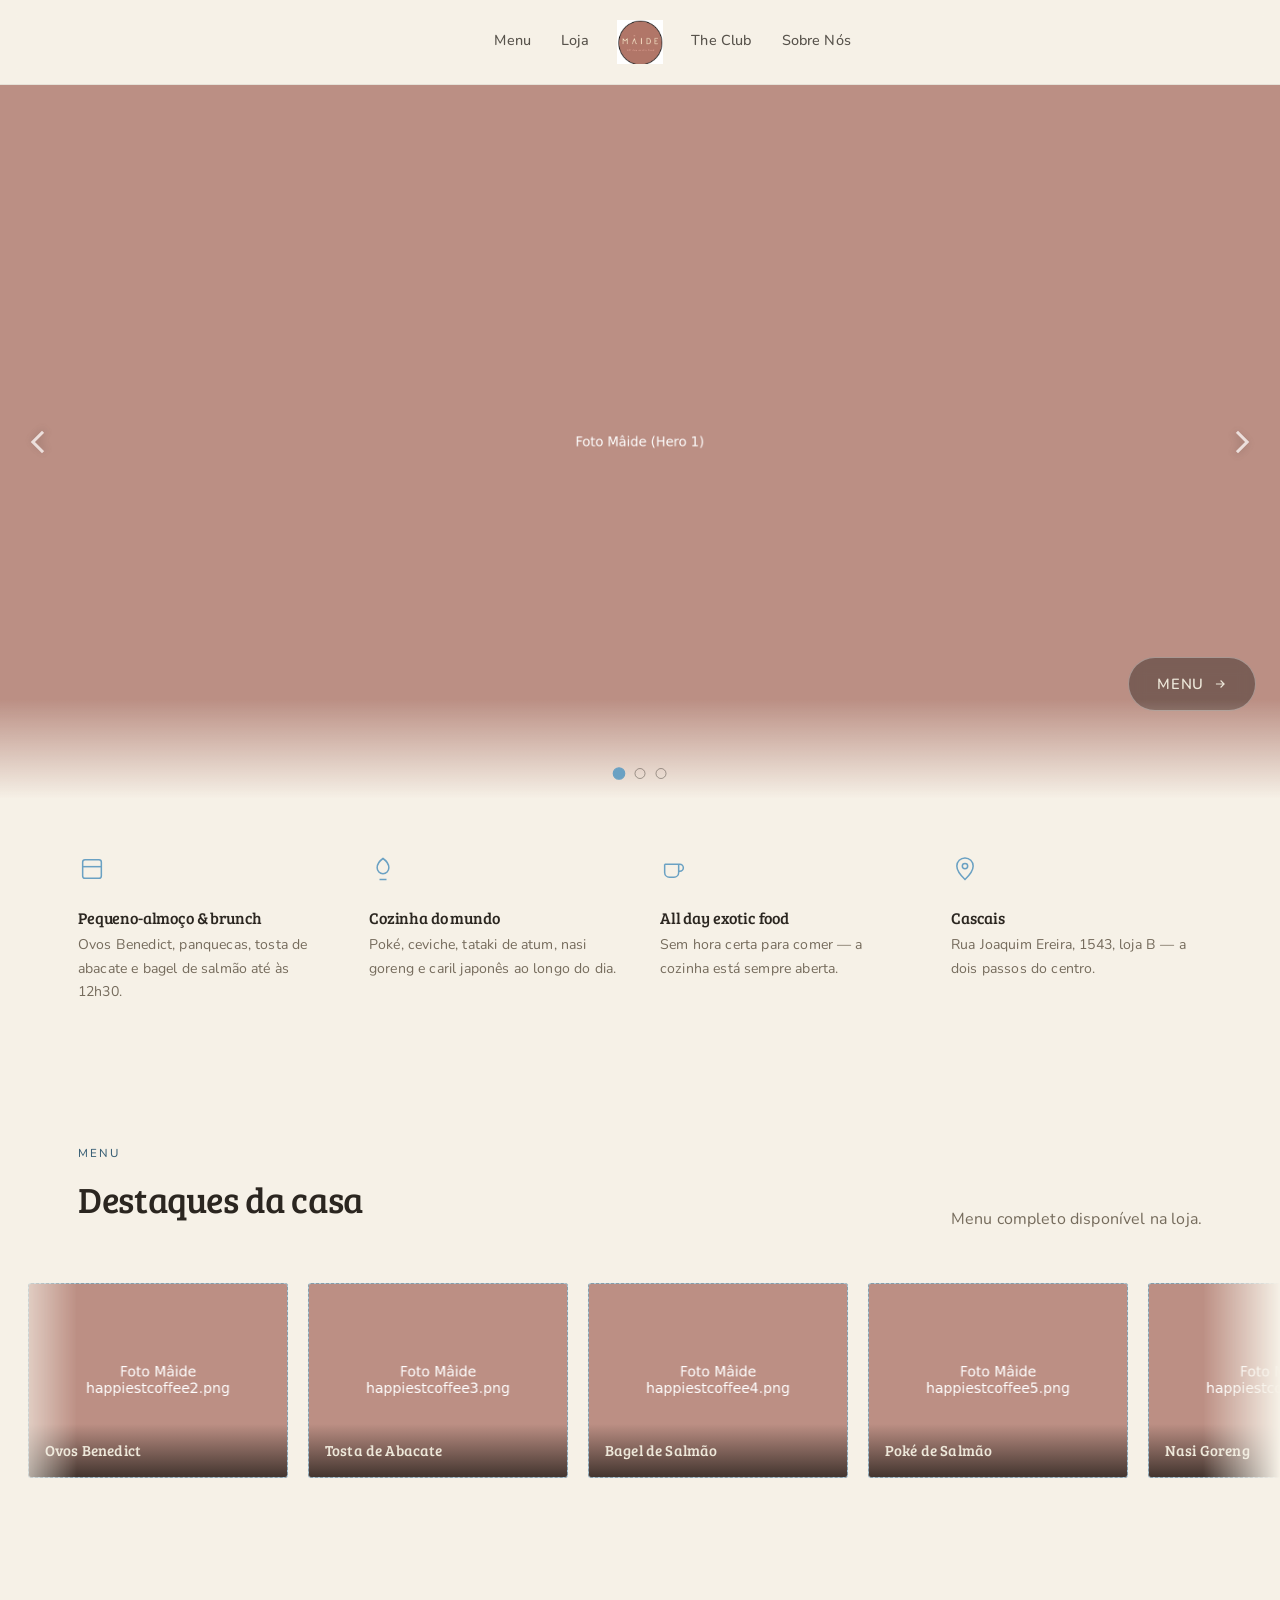
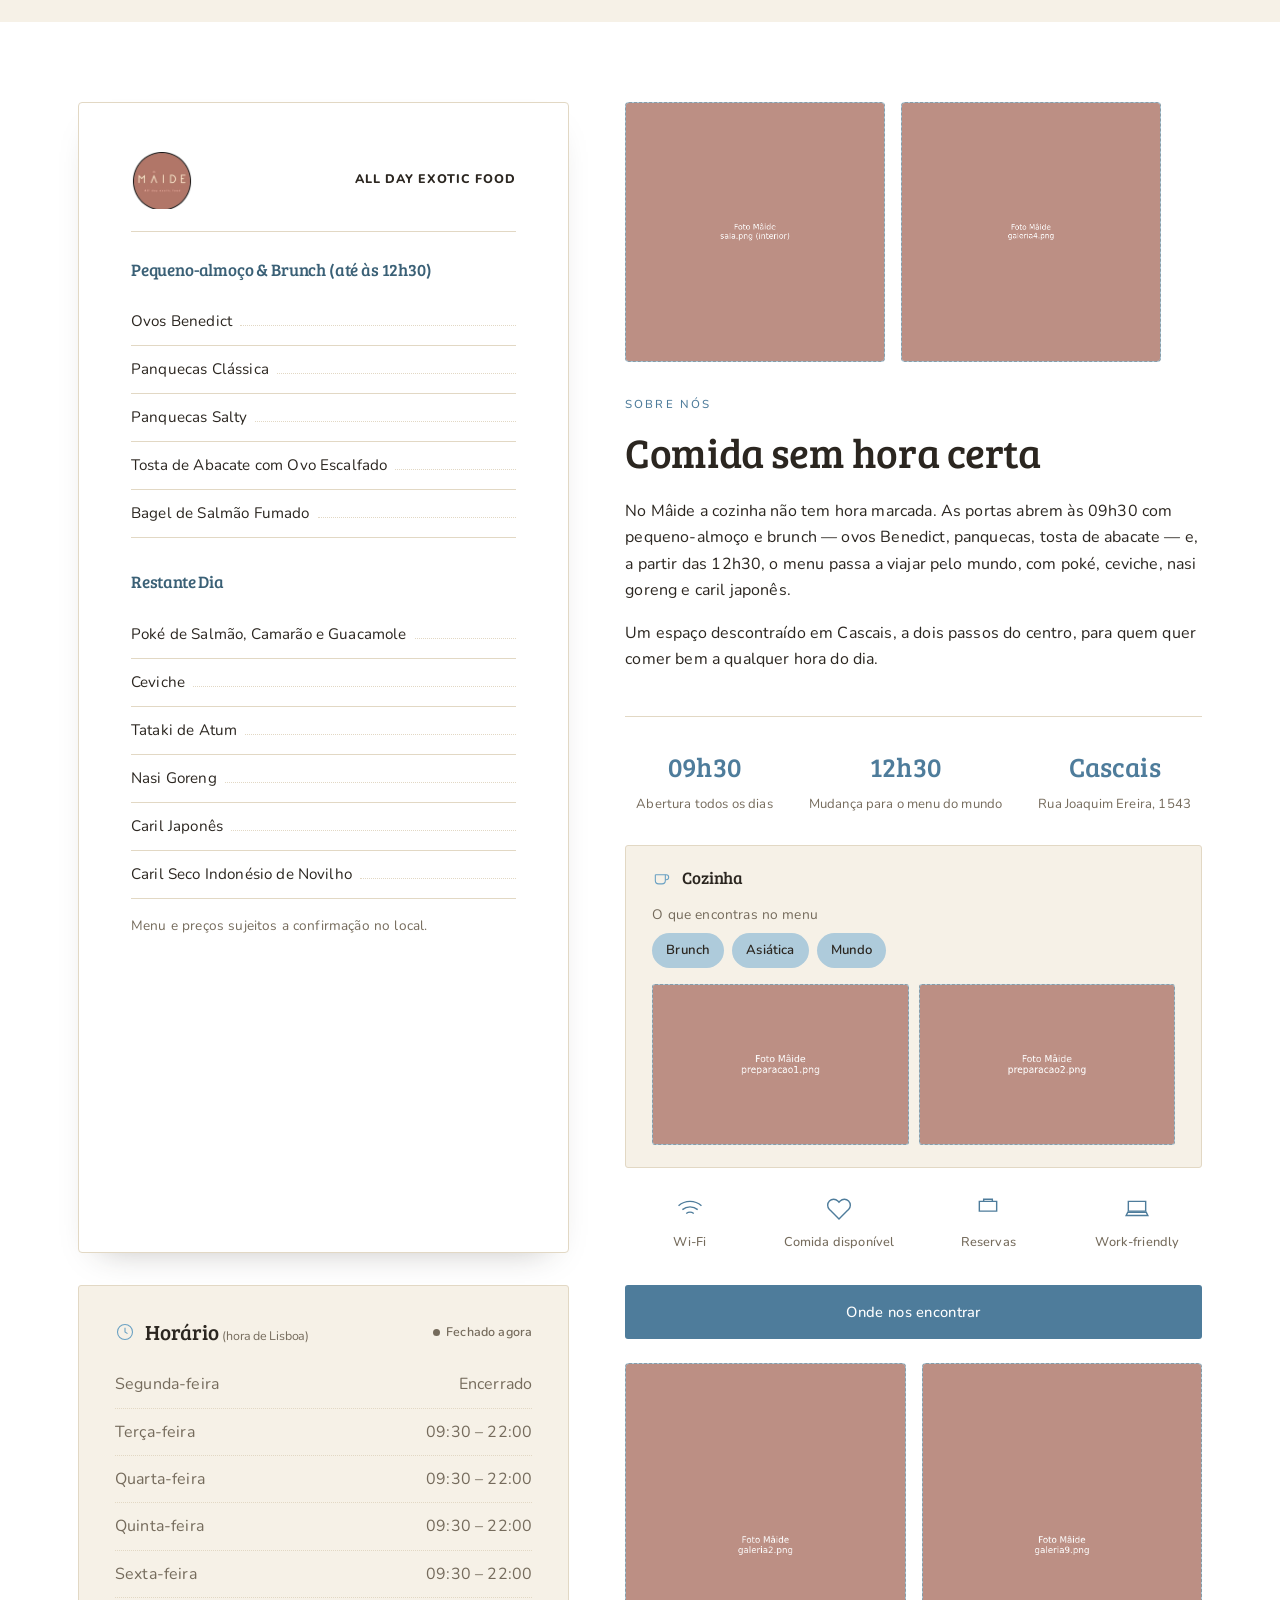
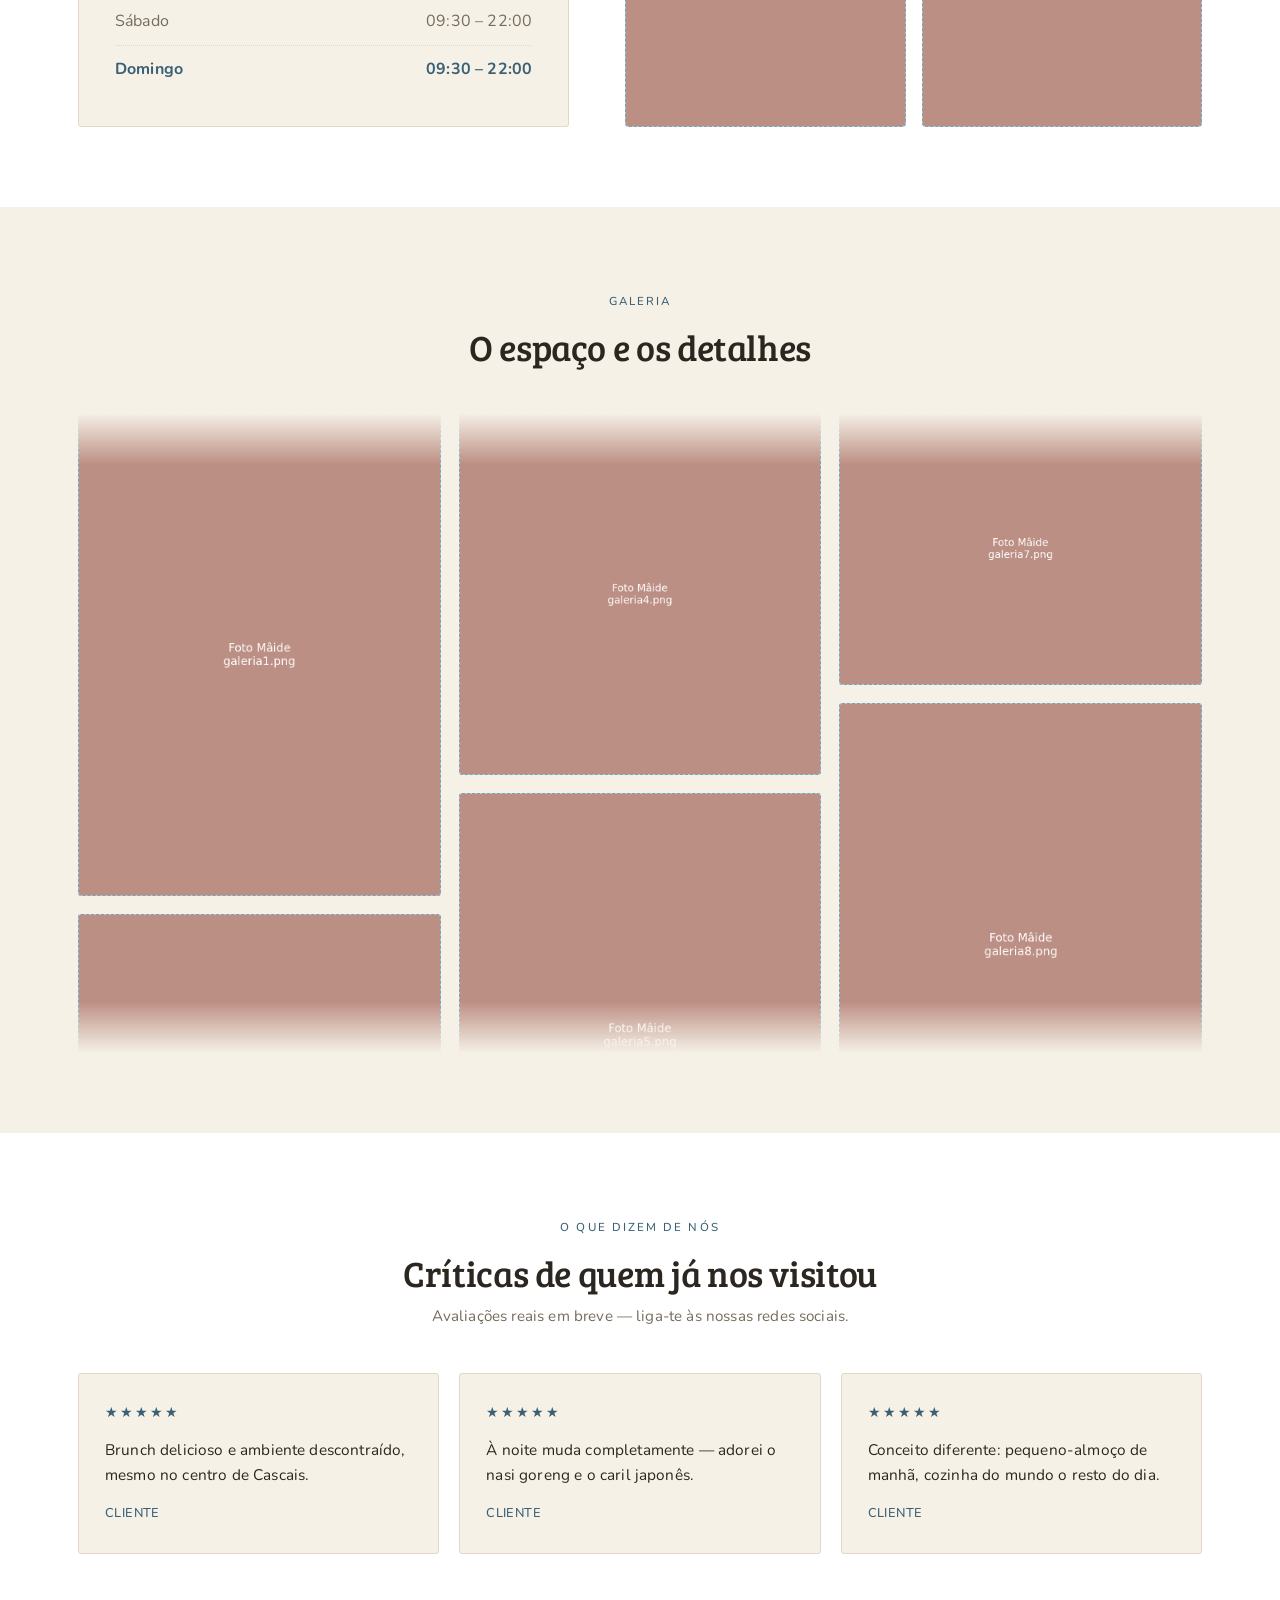
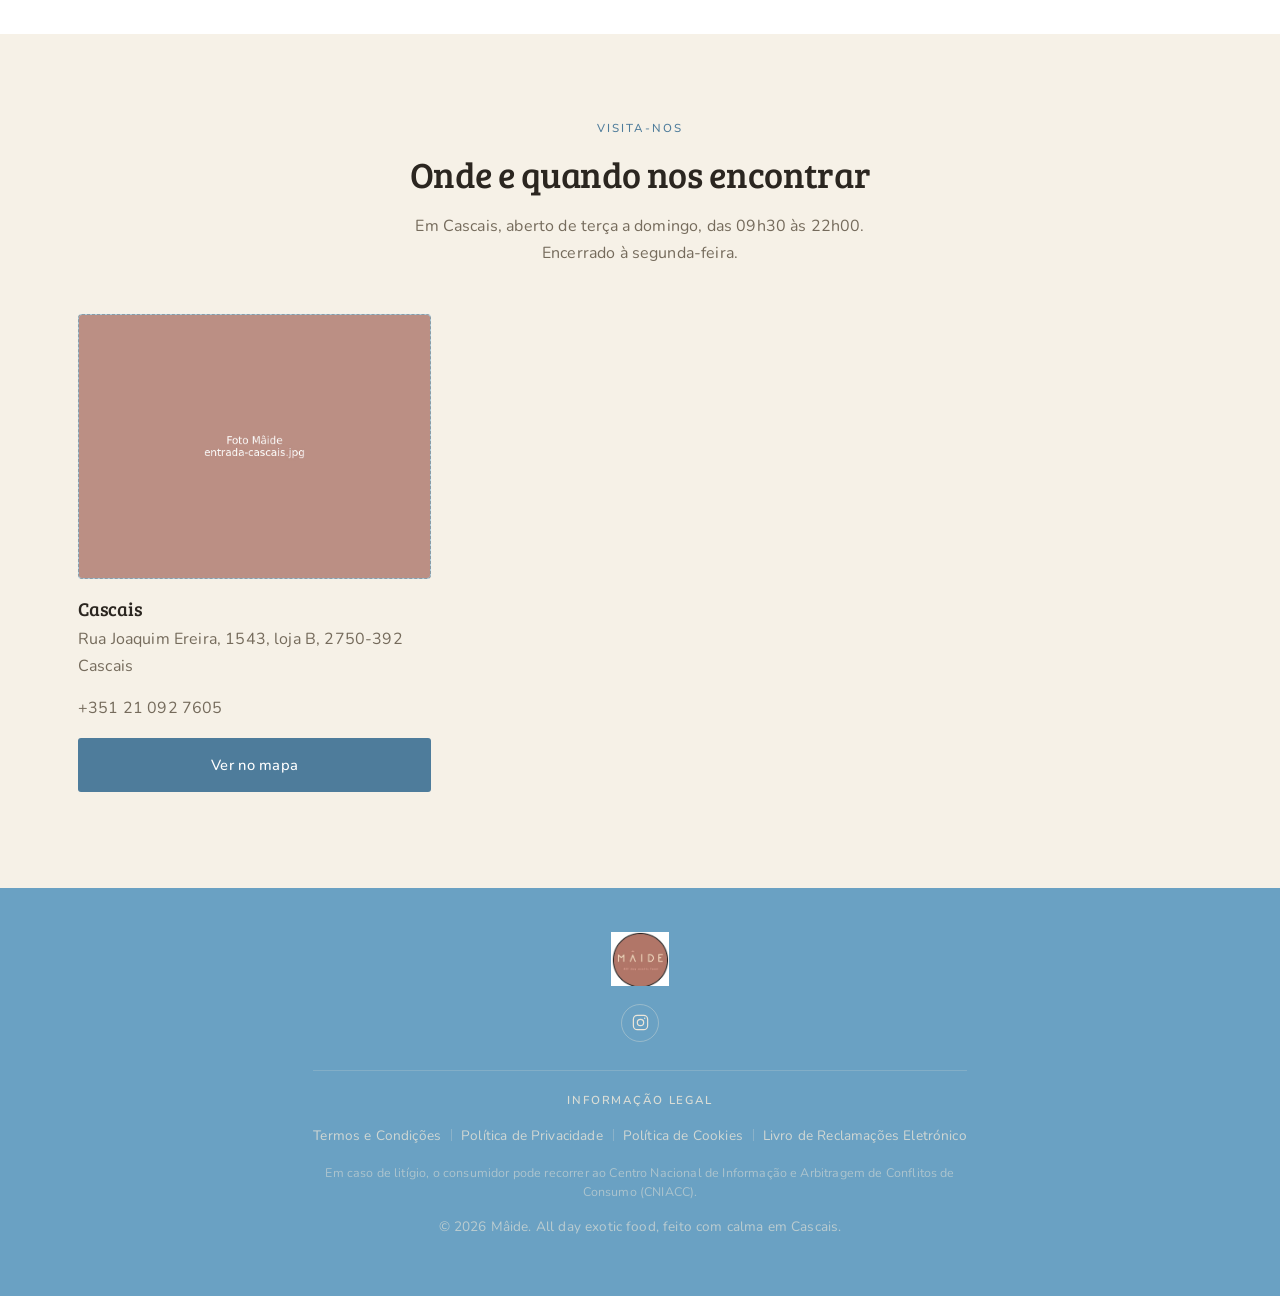
==== commit a5e42d38: "Remover fotos/elementos gráficos da Happiest Coffee e usar placeholders - Todas as fotos de conteúdo" ====
--- a/index.html
+++ b/index.html
@@ -50,23 +50,21 @@
   <section class="hero-carousel" id="heroCarousel" aria-roledescription="carrossel" aria-label="Produtos Mâide">
     <div class="hero-slides">
 
-      <!-- Slide 1: SACO + CAFÉ -->
+      <!-- Slide 1: BRUNCH -->
       <article class="hero-slide is-active" role="group" aria-roledescription="slide" aria-label="1 de 3">
         <div class="hero-slide-media">
-          <img class="hero-slide-img" src="assets/images/hero/hero-bag-cafe.jpg" alt="Saco de café Mâide com dois copos de café de especialidade">
-          <img class="hero-object" aria-hidden="true" style="left:12.5%;top:4.492%;width:72.965%;height:88.997%;" src="assets/images/hero/cutouts/hero-bag-cafe-group.webp" alt="">
-        </div>
-        <a class="hero-cta hero-cta--corner" href="loja.html">
-          Loja
+          <img class="hero-slide-img" src="assets/images/hero/hero-bag-cafe.jpg" alt="Brunch do Mâide">
+        </div>
+        <a class="hero-cta hero-cta--corner" href="index.html#menu">
+          Menu
           <svg viewBox="0 0 24 24" fill="none" stroke="currentColor" stroke-width="2"><path d="M5 12h14M13 6l6 6-6 6"/></svg>
         </a>
       </article>
 
-      <!-- Slide 2: MATCHA -->
+      <!-- Slide 2: COZINHA DO MUNDO -->
       <article class="hero-slide" role="group" aria-roledescription="slide" aria-label="2 de 3">
         <div class="hero-slide-media">
-          <img class="hero-slide-img" src="assets/images/hero/hero-matcha.jpg" alt="Dois copos de matcha Mâide com pó de matcha">
-          <img class="hero-object" aria-hidden="true" style="left:26.49%;top:1.497%;width:56.977%;height:84.961%;" src="assets/images/hero/cutouts/hero-matcha-group.webp" alt="">
+          <img class="hero-slide-img" src="assets/images/hero/hero-matcha.jpg" alt="Cozinha do mundo no Mâide">
         </div>
         <a class="hero-cta hero-cta--corner" href="theclub.html">
           The Club
@@ -74,11 +72,10 @@
         </a>
       </article>
 
-      <!-- Slide 3: RUNNING CLUB -->
+      <!-- Slide 3: ESPAÇO -->
       <article class="hero-slide" role="group" aria-roledescription="slide" aria-label="3 de 3">
         <div class="hero-slide-media">
-          <img class="hero-slide-img" src="assets/images/hero/hero-running-club.jpg" alt="T-shirt do Running Club e caneca Mâide">
-          <img class="hero-object" aria-hidden="true" style="left:59.484%;top:59.44%;width:21.003%;height:34.049%;" src="assets/images/hero/cutouts/hero-running-club-mug.webp" alt="">
+          <img class="hero-slide-img" src="assets/images/hero/hero-running-club.jpg" alt="Espaço Mâide em Cascais">
         </div>
         <a class="hero-cta hero-cta--corner" href="sobrenos.html">
           Sobre Nós
@@ -194,7 +191,6 @@
           <div class="photo-slot photo-slot--about" data-label="assets/images/galeria4.png">
             <img class="photo" src="assets/images/galeria4.png" alt="Fila de clientes na tenda Mâide">
           </div>
-          <img class="showcase-accent showcase-accent--top" src="assets/images/accents/matcha-accent.webp" alt="" aria-hidden="true">
         </div>
 
         <div class="about-text">
@@ -241,7 +237,6 @@
           <div class="info-card-photos">
             <div class="photo-slot photo-slot--info" data-label="assets/images/preparacao1.png"><img class="photo" src="assets/images/preparacao1.png" alt="Café"></div>
             <div class="photo-slot photo-slot--info" data-label="assets/images/preparacao2.png"><img class="photo" src="assets/images/preparacao2.png" alt="Café"></div>
-            <img class="cafe-accent" src="assets/images/accents/coffee-spill-accent.webp" alt="" aria-hidden="true">
           </div>
         </div>
 
@@ -292,7 +287,6 @@
           <div class="photo-slot photo-slot--about" data-label="assets/images/galeria9.png">
             <img class="photo" src="assets/images/galeria9.png" alt="Muffin e café Mâide">
           </div>
-          <img class="showcase-accent showcase-accent--bottom" src="assets/images/accents/cookie-accent.webp" alt="" aria-hidden="true">
         </div>
       </div>
 
@@ -366,7 +360,7 @@
 
     <div class="container visit-locations">
       <article class="location-card">
-        <div class="photo-slot photo-slot--location" data-label="assets/images/entrada-cascais.jpg"><img class="photo" src="assets/images/galeria1.png" alt="Mâide em Cascais"></div>
+        <div class="photo-slot photo-slot--location" data-label="assets/images/entrada-cascais.jpg"><img class="photo" src="assets/images/entrada-cascais.jpg" alt="Mâide em Cascais"></div>
         <div class="location-info">
           <h3>Cascais</h3>
           <p>Rua Joaquim Ereira, 1543, loja B, 2750-392 Cascais</p>
--- a/styles.css
+++ b/styles.css
@@ -121,8 +121,7 @@
   border-bottom: 1px solid rgba(43, 38, 32, 0.08);
 }
 
-/* Darken the white wordmark so it reads on the light glass header */
-.site-header .logo-img { filter: brightness(0) saturate(100%); opacity: 0.88; }
+.site-header .logo-img { opacity: 1; }
 
 .header-inner {
   display: grid;
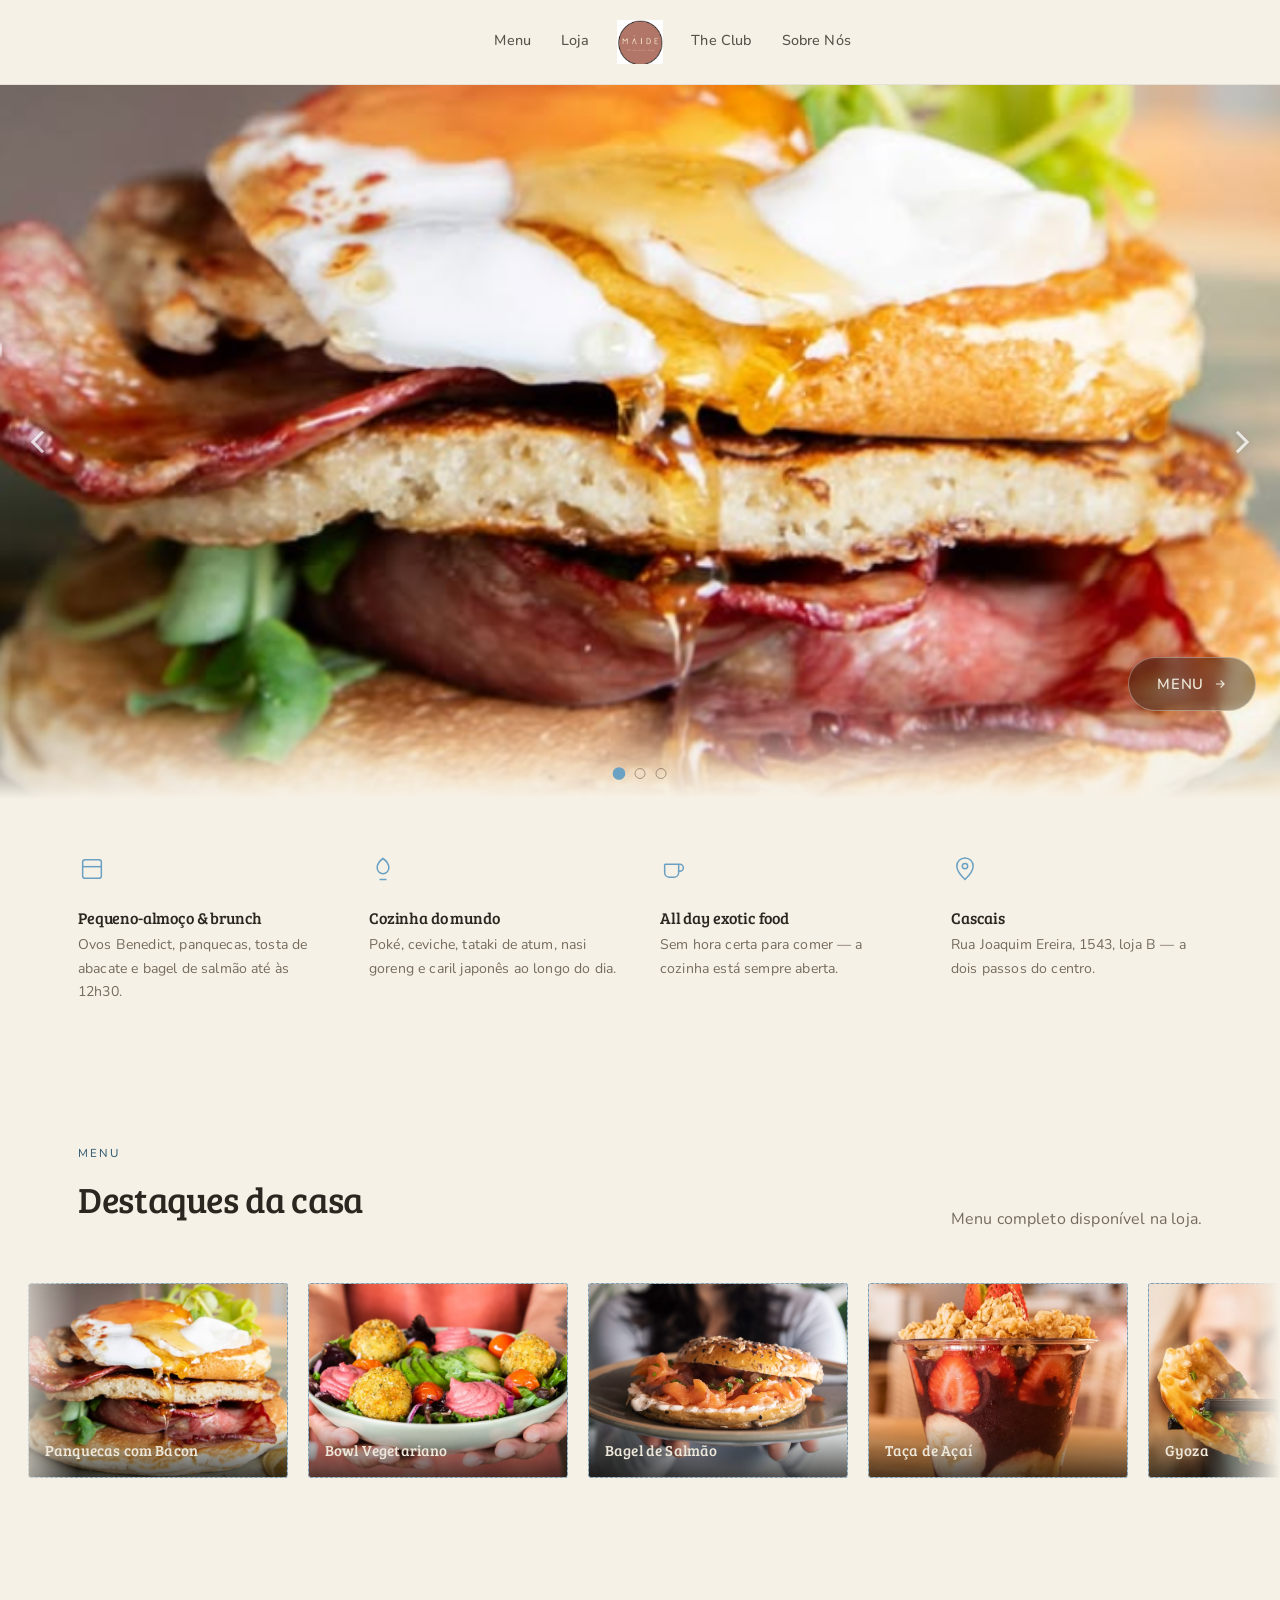
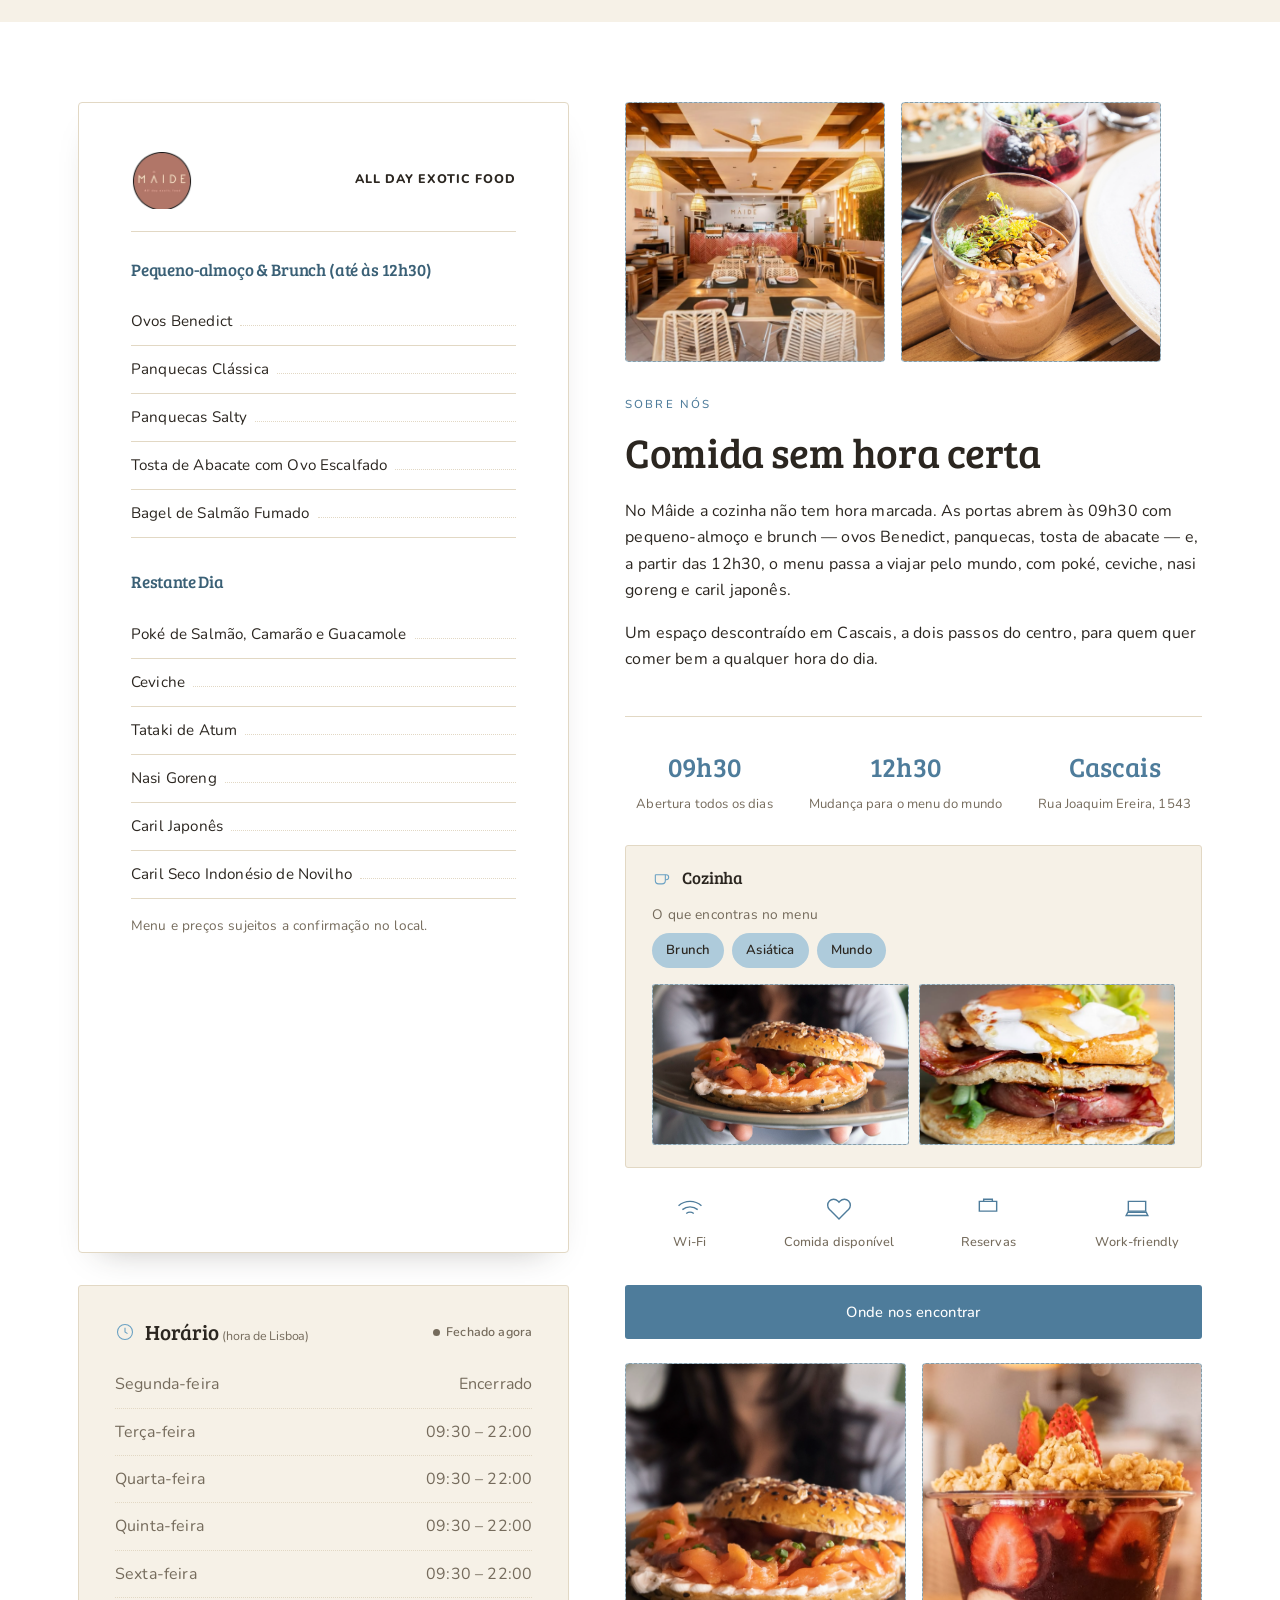
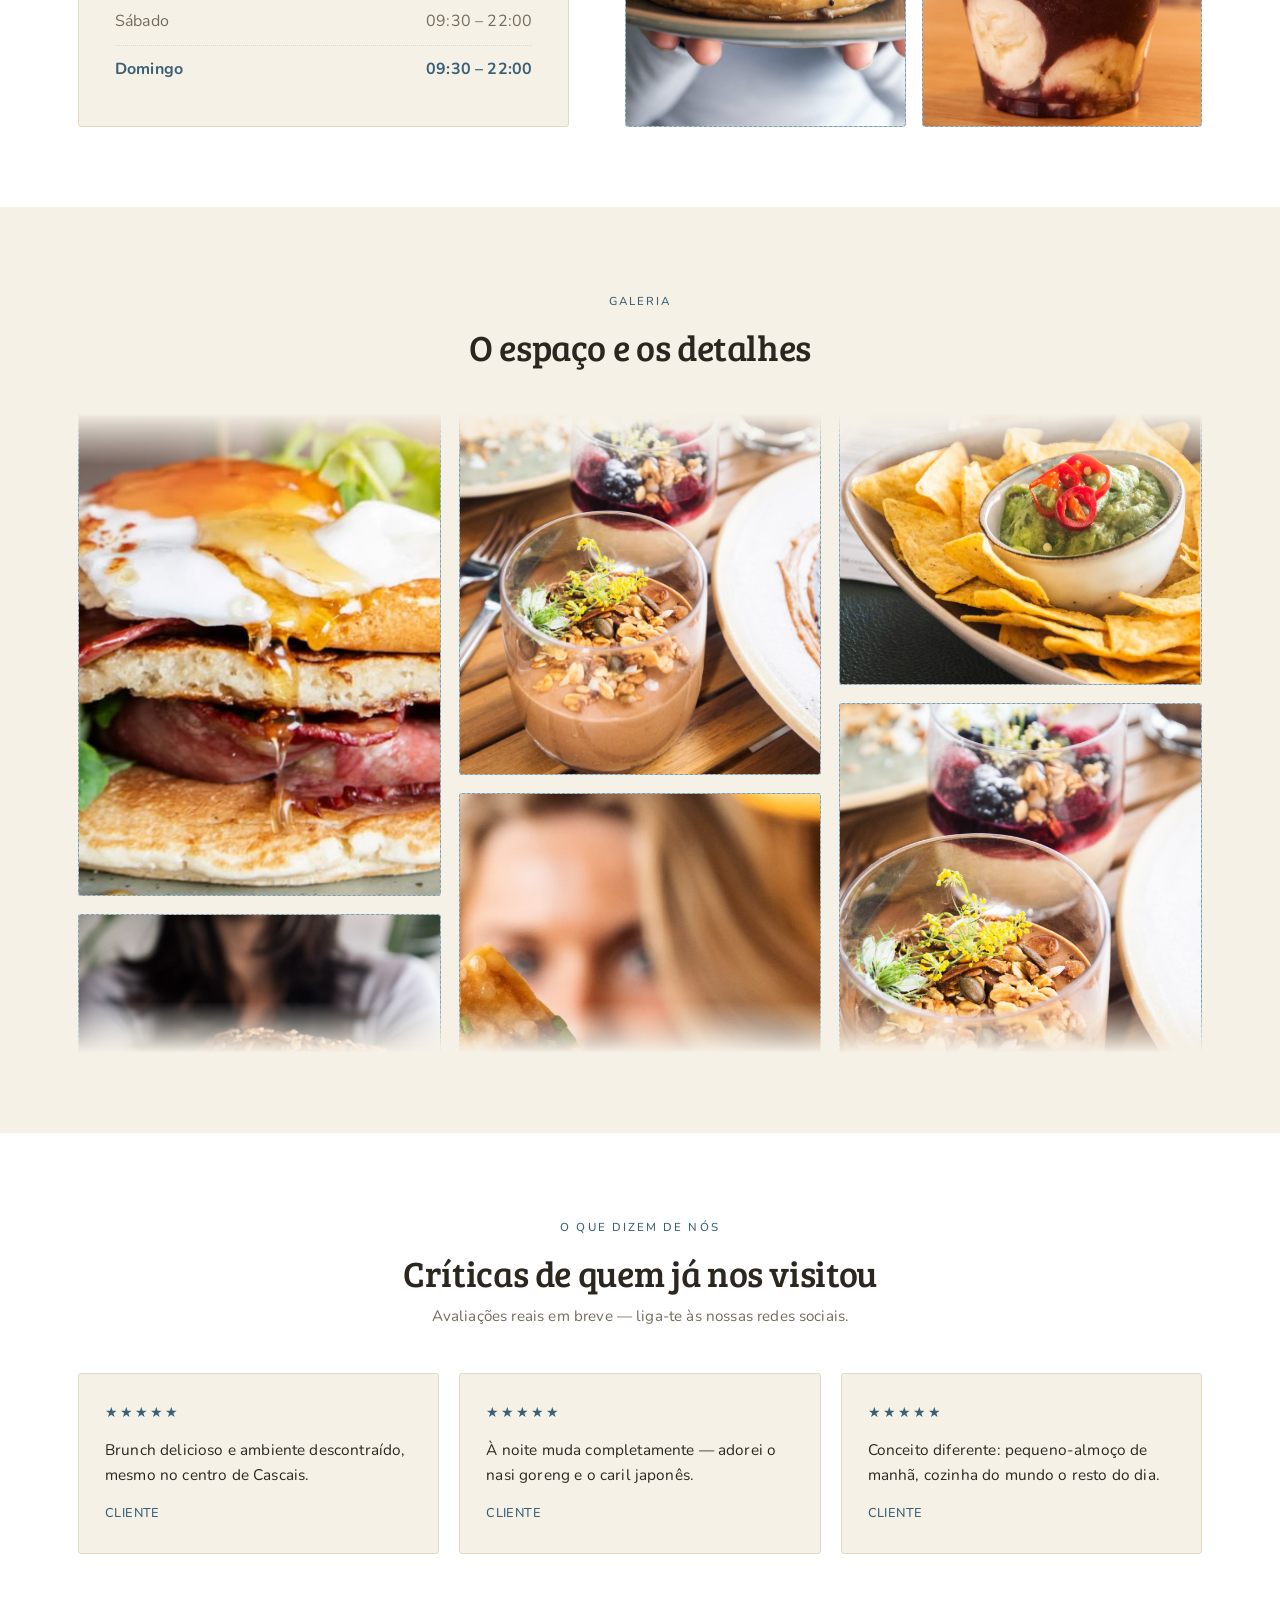
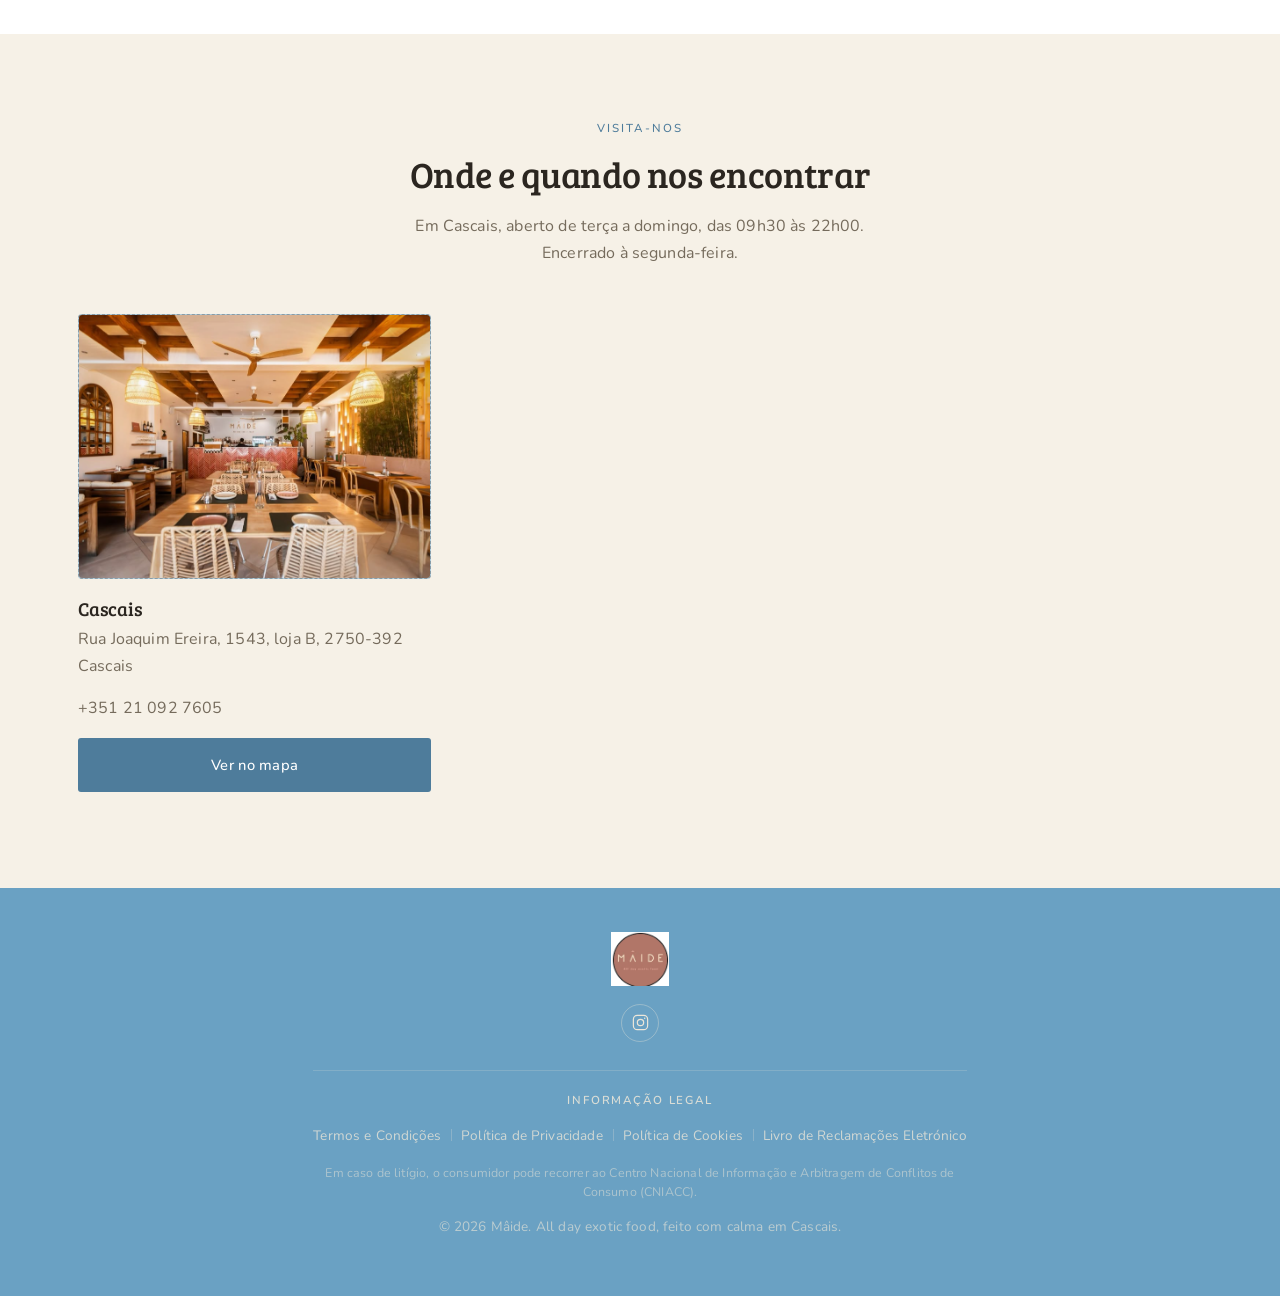
==== commit df951571: "Aplicar fotos reais do Mâide no site Distribuídas as 9 fotos reais (interior com placa MÂIDE, pratos" ====
--- a/index.html
+++ b/index.html
@@ -141,13 +141,13 @@
 
     <div class="carousel">
       <div class="carousel-track" id="carouselTrack">
-        <figure class="photo-slot photo-slot--carousel" data-label="assets/images/happiestcoffee2.png"><img class="photo" src="assets/images/happiestcoffee2.png" alt="Ovos Benedict"><figcaption>Ovos Benedict</figcaption></figure>
-        <figure class="photo-slot photo-slot--carousel" data-label="assets/images/happiestcoffee3.png"><img class="photo" src="assets/images/happiestcoffee3.png" alt="Tosta de abacate"><figcaption>Tosta de Abacate</figcaption></figure>
+        <figure class="photo-slot photo-slot--carousel" data-label="assets/images/happiestcoffee2.png"><img class="photo" src="assets/images/happiestcoffee2.png" alt="Panquecas com bacon e ovo escalfado"><figcaption>Panquecas com Bacon</figcaption></figure>
+        <figure class="photo-slot photo-slot--carousel" data-label="assets/images/happiestcoffee3.png"><img class="photo" src="assets/images/happiestcoffee3.png" alt="Bowl vegetariano com falafel e abacate"><figcaption>Bowl Vegetariano</figcaption></figure>
         <figure class="photo-slot photo-slot--carousel" data-label="assets/images/happiestcoffee4.png"><img class="photo" src="assets/images/happiestcoffee4.png" alt="Bagel de salmão fumado"><figcaption>Bagel de Salmão</figcaption></figure>
-        <figure class="photo-slot photo-slot--carousel" data-label="assets/images/happiestcoffee5.png"><img class="photo" src="assets/images/happiestcoffee5.png" alt="Poké de salmão e camarão"><figcaption>Poké de Salmão</figcaption></figure>
-        <figure class="photo-slot photo-slot--carousel" data-label="assets/images/happiestcoffee6.png"><img class="photo" src="assets/images/happiestcoffee6.png" alt="Nasi goreng"><figcaption>Nasi Goreng</figcaption></figure>
-        <figure class="photo-slot photo-slot--carousel" data-label="assets/images/happiestcoffee7.png"><img class="photo" src="assets/images/happiestcoffee7.png" alt="Caril japonês"><figcaption>Caril Japonês</figcaption></figure>
-        <figure class="photo-slot photo-slot--carousel" data-label="assets/images/happiestcoffee8.png"><img class="photo" src="assets/images/happiestcoffee8.png" alt="Tataki de atum"><figcaption>Tataki de Atum</figcaption></figure>
+        <figure class="photo-slot photo-slot--carousel" data-label="assets/images/happiestcoffee5.png"><img class="photo" src="assets/images/happiestcoffee5.png" alt="Taça de açaí com fruta e granola"><figcaption>Taça de Açaí</figcaption></figure>
+        <figure class="photo-slot photo-slot--carousel" data-label="assets/images/happiestcoffee6.png"><img class="photo" src="assets/images/happiestcoffee6.png" alt="Gyoza"><figcaption>Gyoza</figcaption></figure>
+        <figure class="photo-slot photo-slot--carousel" data-label="assets/images/happiestcoffee7.png"><img class="photo" src="assets/images/happiestcoffee7.png" alt="Prato de novilho com batata frita e arroz"><figcaption>Prato de Novilho</figcaption></figure>
+        <figure class="photo-slot photo-slot--carousel" data-label="assets/images/happiestcoffee8.png"><img class="photo" src="assets/images/happiestcoffee8.png" alt="Guacamole com nachos"><figcaption>Guacamole &amp; Nachos</figcaption></figure>
       </div>
     </div>
   </section>
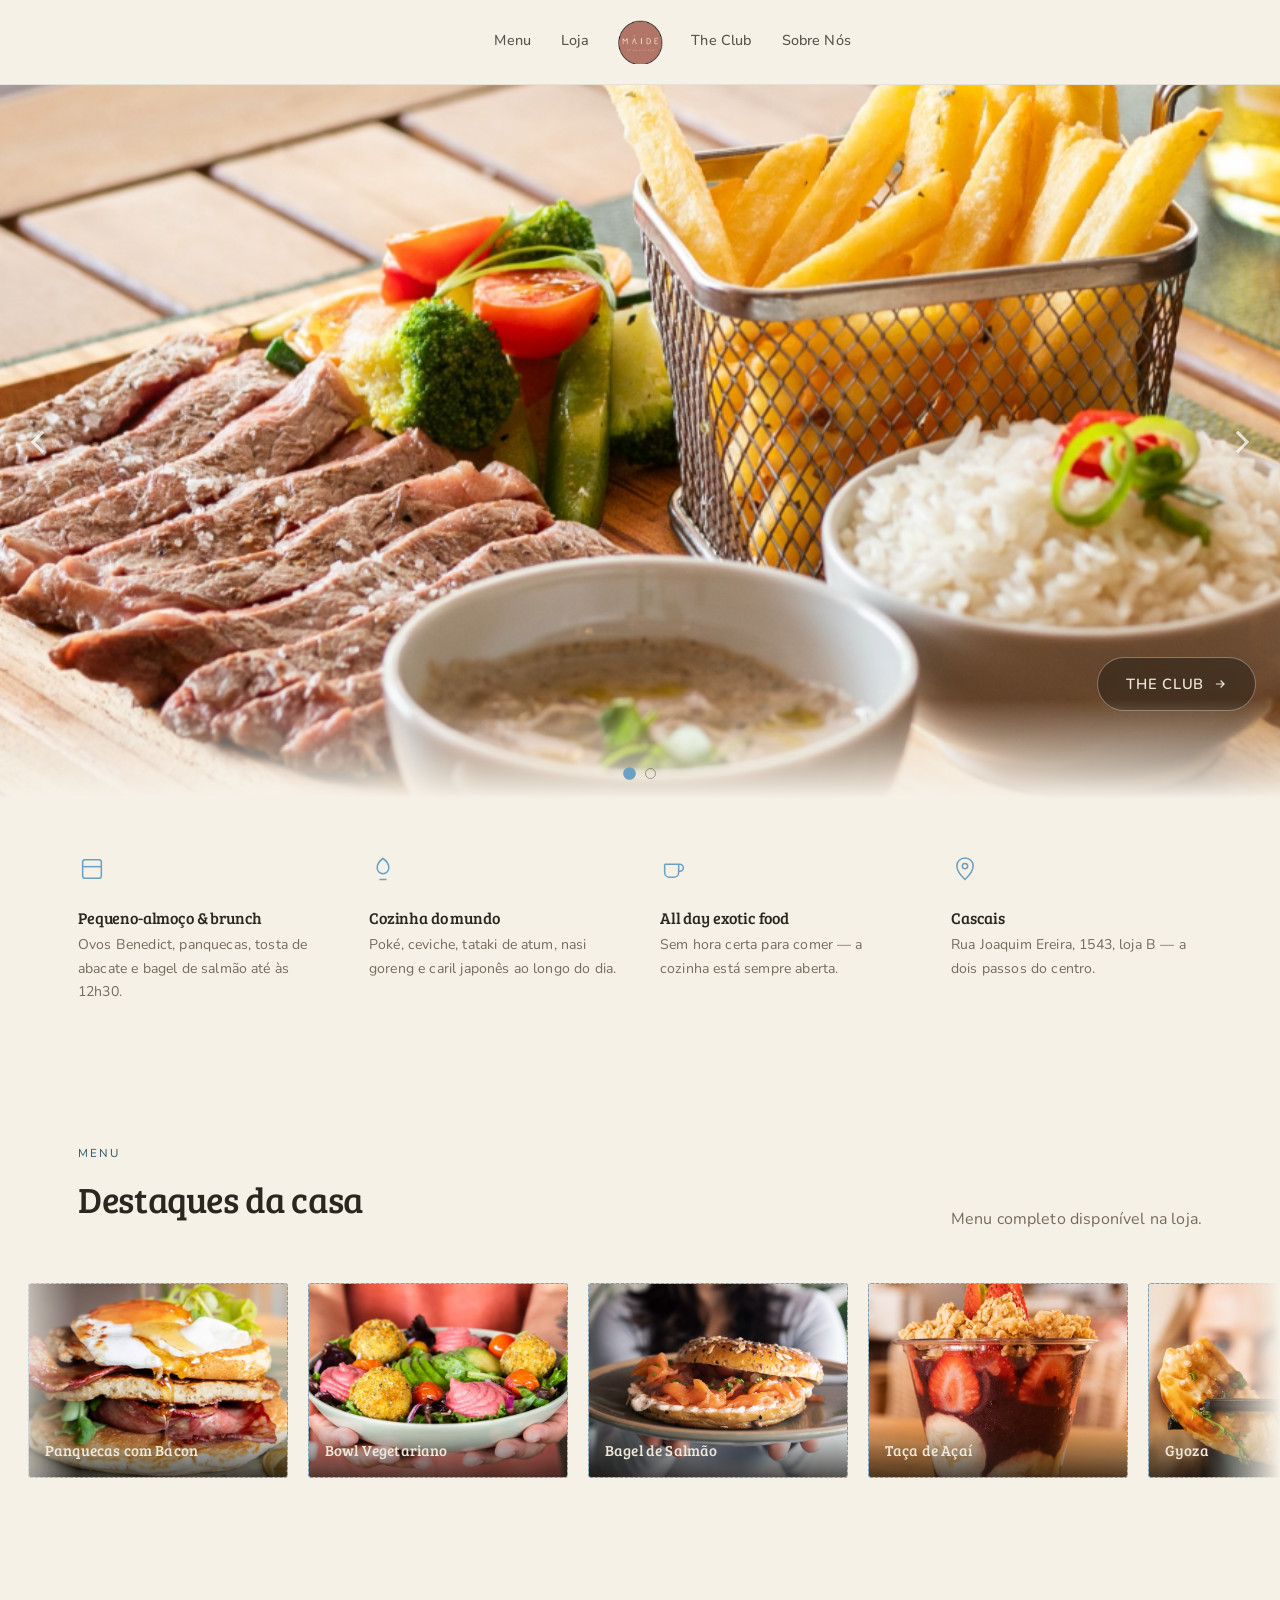
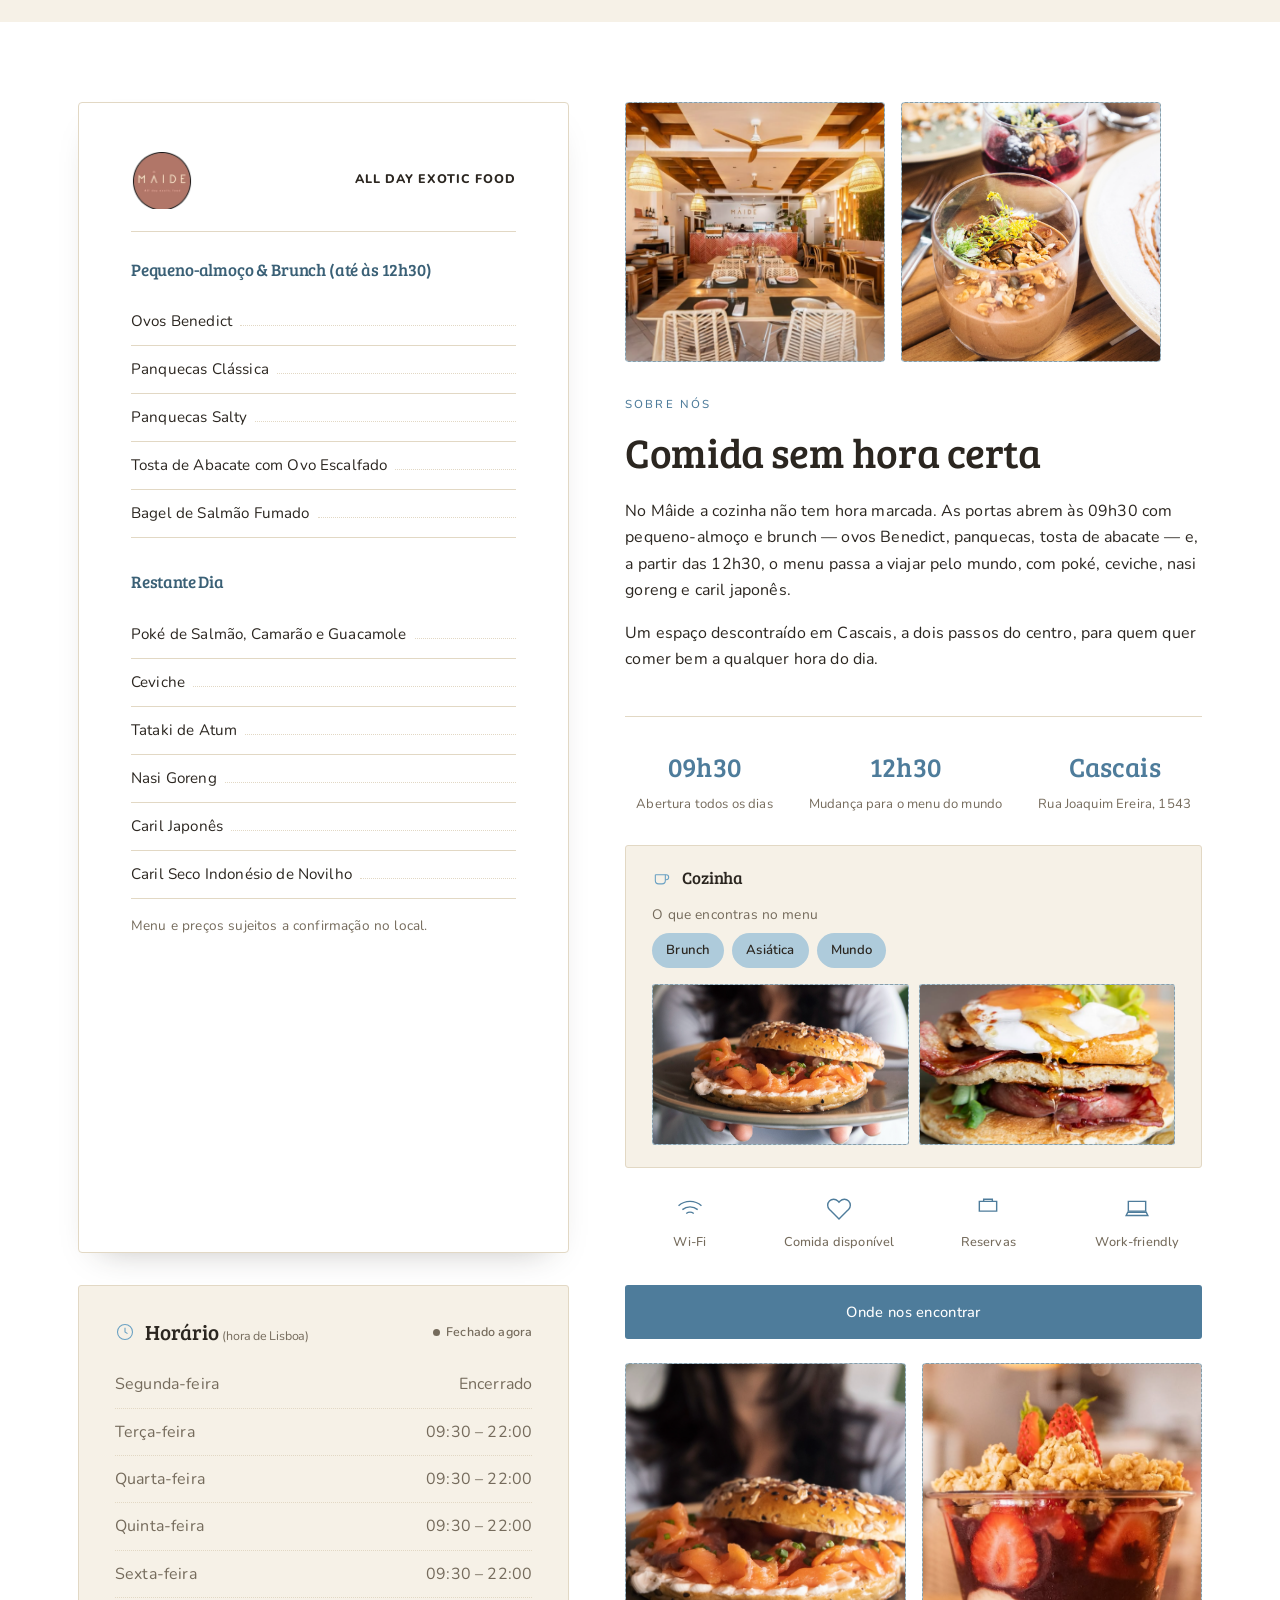
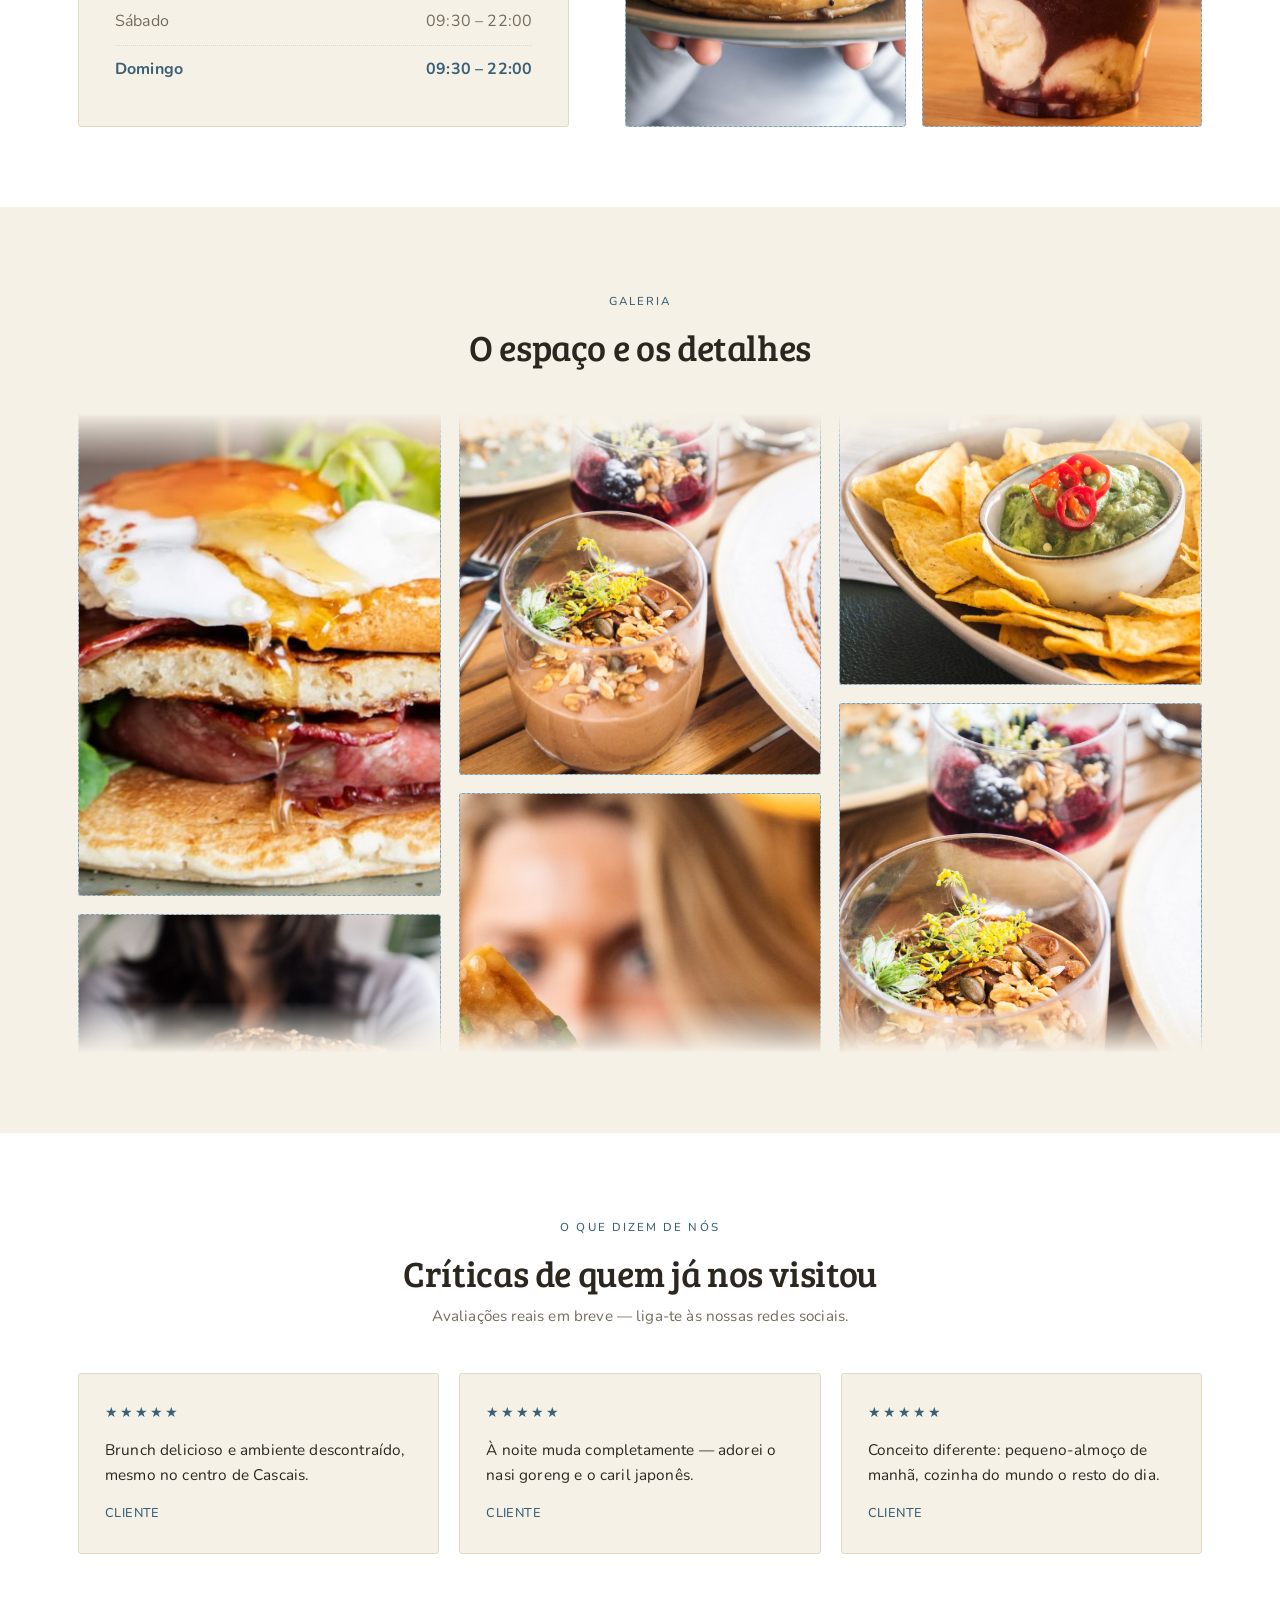
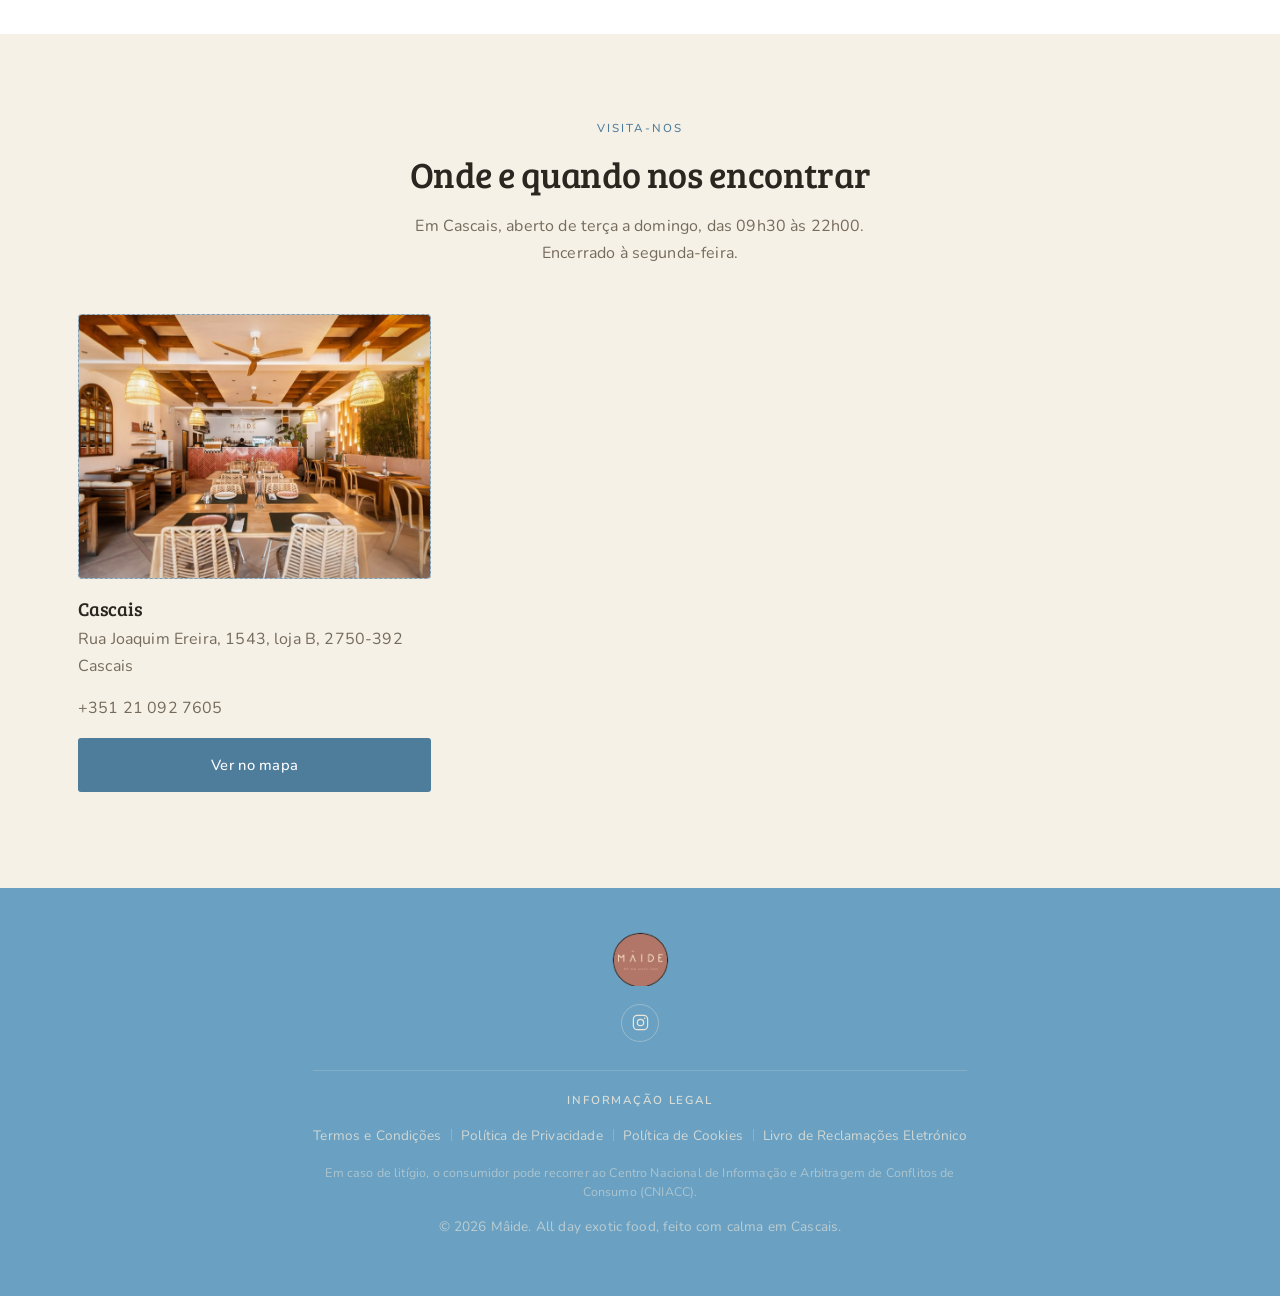
==== commit e8dc5995: "Remover fundo branco do logo e tirar foto do pão com ovo do hero Logo com fundo transparente fora do" ====
--- a/index.html
+++ b/index.html
@@ -50,19 +50,8 @@
   <section class="hero-carousel" id="heroCarousel" aria-roledescription="carrossel" aria-label="Produtos Mâide">
     <div class="hero-slides">
 
-      <!-- Slide 1: BRUNCH -->
-      <article class="hero-slide is-active" role="group" aria-roledescription="slide" aria-label="1 de 3">
-        <div class="hero-slide-media">
-          <img class="hero-slide-img" src="assets/images/hero/hero-bag-cafe.jpg" alt="Brunch do Mâide">
-        </div>
-        <a class="hero-cta hero-cta--corner" href="index.html#menu">
-          Menu
-          <svg viewBox="0 0 24 24" fill="none" stroke="currentColor" stroke-width="2"><path d="M5 12h14M13 6l6 6-6 6"/></svg>
-        </a>
-      </article>
-
-      <!-- Slide 2: COZINHA DO MUNDO -->
-      <article class="hero-slide" role="group" aria-roledescription="slide" aria-label="2 de 3">
+      <!-- Slide 1: COZINHA DO MUNDO -->
+      <article class="hero-slide is-active" role="group" aria-roledescription="slide" aria-label="1 de 2">
         <div class="hero-slide-media">
           <img class="hero-slide-img" src="assets/images/hero/hero-matcha.jpg" alt="Cozinha do mundo no Mâide">
         </div>
@@ -72,8 +61,8 @@
         </a>
       </article>
 
-      <!-- Slide 3: ESPAÇO -->
-      <article class="hero-slide" role="group" aria-roledescription="slide" aria-label="3 de 3">
+      <!-- Slide 2: ESPAÇO -->
+      <article class="hero-slide" role="group" aria-roledescription="slide" aria-label="2 de 2">
         <div class="hero-slide-media">
           <img class="hero-slide-img" src="assets/images/hero/hero-running-club.jpg" alt="Espaço Mâide em Cascais">
         </div>
@@ -95,7 +84,6 @@
     <div class="hero-dots" id="heroDots" role="tablist" aria-label="Escolher slide">
       <button class="hero-dot is-active" type="button" role="tab" aria-label="Ir para o slide 1" aria-selected="true"></button>
       <button class="hero-dot" type="button" role="tab" aria-label="Ir para o slide 2" aria-selected="false"></button>
-      <button class="hero-dot" type="button" role="tab" aria-label="Ir para o slide 3" aria-selected="false"></button>
     </div>
 
     <div class="hero-carousel-fade" aria-hidden="true"></div>
